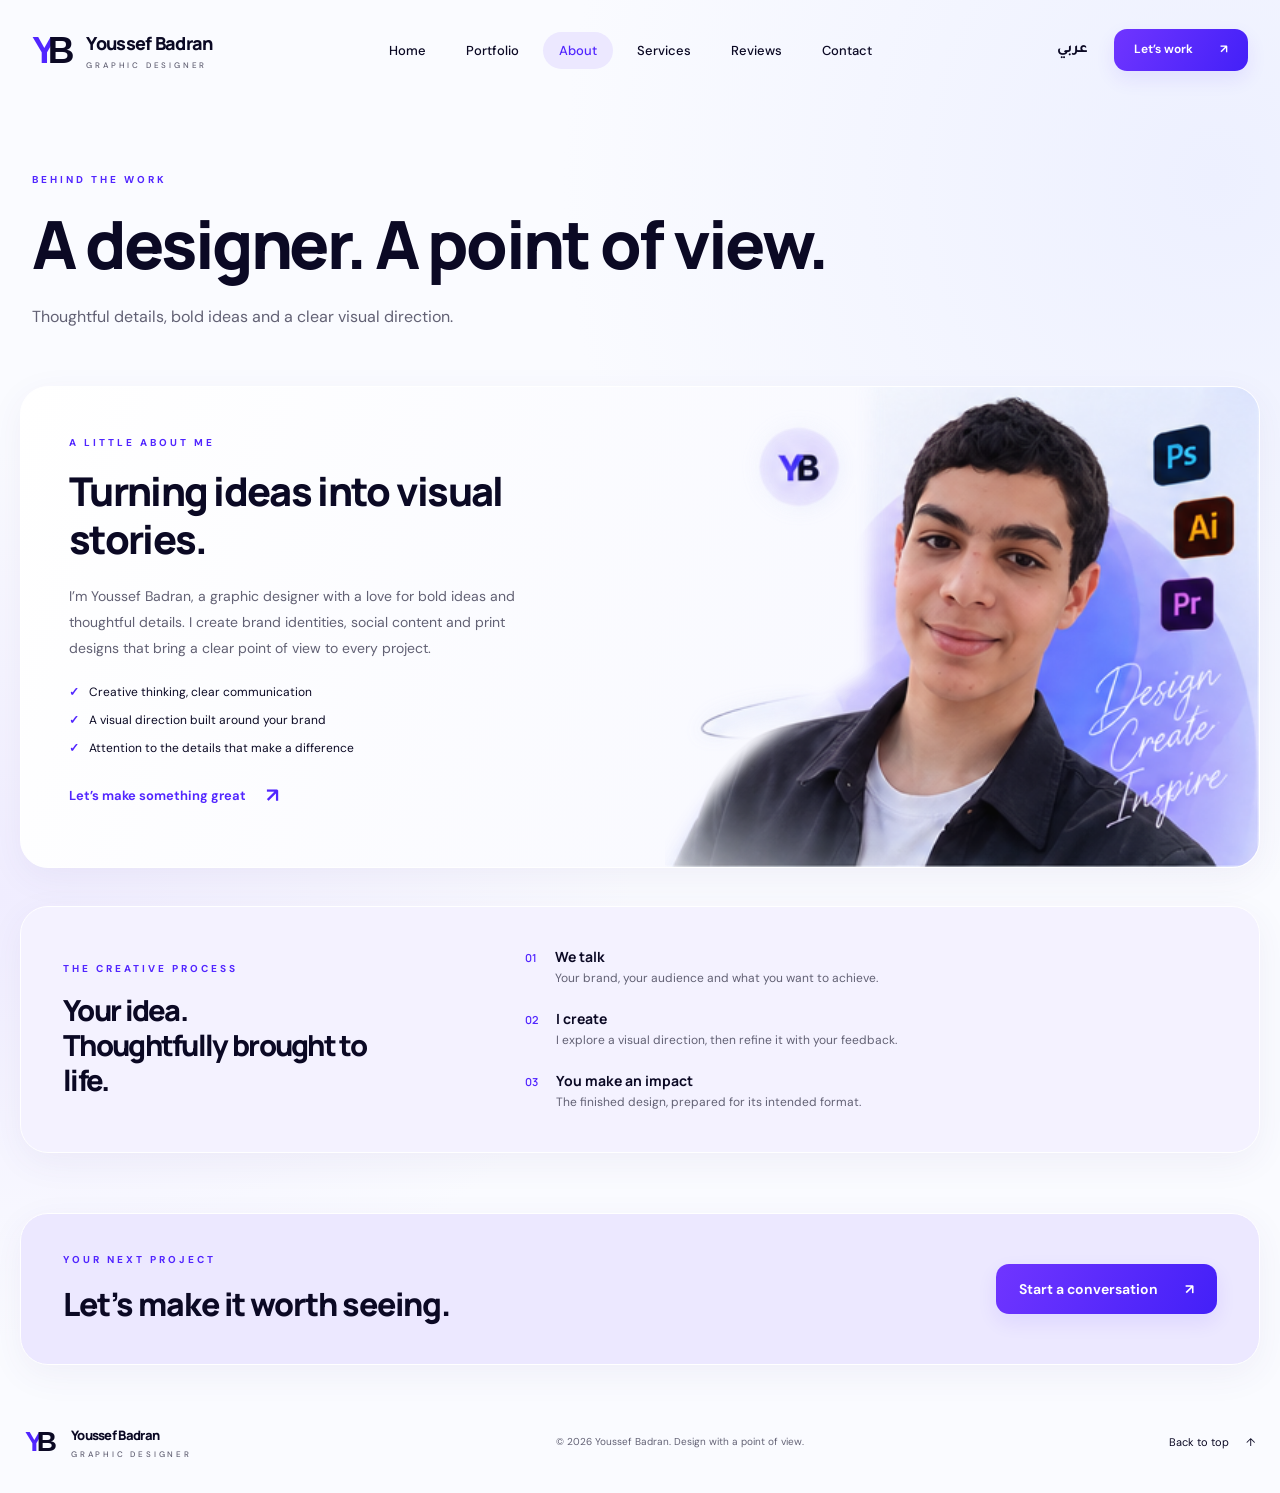
==== about.html @ 5948d935 "Expand portfolio to 21 projects with multi-page site and demo admin" ====
<!doctype html><html lang="en" dir="ltr"><head><meta charset="utf-8"><meta name="viewport" content="width=device-width,initial-scale=1"><meta name="theme-color" content="#5125ff"><title>About Youssef — Youssef Badran</title><meta name="description" content="Youssef Badran graphic design portfolio. Brand identity, campaigns, packaging and visual stories."><link rel="icon" href="favicon.svg"><link rel="stylesheet" href="styles.css?v=pages2"><link rel="stylesheet" href="pages.css?v=pages2"><script type="module" src="app.mjs?v=pages2"></script></head><body id="top" data-page="about"><a class="skip-link" href="#main" data-en="Skip to content" data-ar="انتقل للمحتوى">Skip to content</a><header class="site-header"><a class="brand" href="index.html"><span class="monogram" aria-hidden="true"><b>Y</b>B</span><span><span class="brand-name">Youssef Badran</span><span class="brand-caption" data-en="GRAPHIC DESIGNER" data-ar="مصمم جرافيك">GRAPHIC DESIGNER</span></span></a><nav class="nav" id="navigation" aria-label="Main navigation"><a href="index.html" data-page-link="home" data-en="Home" data-ar="الرئيسية">Home</a><a href="portfolio.html" data-page-link="portfolio" data-en="Portfolio" data-ar="أعمالي">Portfolio</a><a href="about.html" data-page-link="about" data-en="About" data-ar="عني">About</a><a href="services.html" data-page-link="services" data-en="Services" data-ar="خدماتي">Services</a><a href="reviews.html" data-page-link="reviews" data-en="Reviews" data-ar="التقييمات">Reviews</a><a href="contact.html" data-page-link="contact" data-en="Contact" data-ar="تواصل">Contact</a></nav><div class="header-actions"><button class="language" id="language" lang="ar">عربي</button><a class="button small header-cta" href="contact.html"><span data-en="Let’s work" data-ar="نشتغل سوا">Let’s work</span> ↗</a><button id="menu" class="menu-toggle" aria-controls="navigation" aria-expanded="false" aria-label="Open menu"><span></span><span></span></button></div></header><main id="main" class="page-main"><section class="page-intro"><p class="eyebrow" data-en="BEHIND THE WORK" data-ar="ورا كل تصميم">BEHIND THE WORK</p><h1 data-en="A designer. A point of view." data-ar="مصمم. ورؤية خاصة.">A designer. A point of view.</h1><p data-en="Thoughtful details, bold ideas and a clear visual direction." data-ar="تفاصيل مدروسة وأفكار جريئة واتجاه بصري واضح.">Thoughtful details, bold ideas and a clear visual direction.</p></section><section class="about panel" id="about" aria-labelledby="about-title"><div class="about-art"><div class="about-reference"><img src="reference.png" alt="Youssef Badran in the original About portrait, with Photoshop, Illustrator and Premiere icons" loading="lazy" width="1536" height="1024"></div></div><div class="about-copy"><p class="eyebrow" data-en="A LITTLE ABOUT ME" data-ar="تعرف عليّ">A LITTLE ABOUT ME</p><h2 id="about-title" data-en="Turning ideas into visual stories." data-ar="بحوّل الأفكار لقصص بصرية.">Turning ideas into visual stories.</h2><p data-en="I’m Youssef Badran, a graphic designer with a love for bold ideas and thoughtful details. I create brand identities, social content and print designs that bring a clear point of view to every project." data-ar="أنا يوسف بدران، جرافيك ديزاينر بحب الأفكار الجريئة والتفاصيل المدروسة. بصمم هويات بصرية ومحتوى سوشيال ميديا ومطبوعات، علشان كل مشروع يكون ليه شخصية واضحة.">I’m Youssef Badran, a graphic designer with a love for bold ideas and thoughtful details. I create brand identities, social content and print designs that bring a clear point of view to every project.</p><ul class="about-values"><li data-en="Creative thinking, clear communication" data-ar="فكر إبداعي وتواصل واضح">Creative thinking, clear communication</li><li data-en="A visual direction built around your brand" data-ar="اتجاه بصري مناسب لشخصية علامتك">A visual direction built around your brand</li><li data-en="Attention to the details that make a difference" data-ar="اهتمام بالتفاصيل اللي بتفرق">Attention to the details that make a difference</li></ul><a class="text-link" href="contact.html"><span data-en="Let’s make something great" data-ar="نعمل حاجة مميزة سوا">Let’s make something great</span><span aria-hidden="true">↗</span></a></div></section><section class="process panel" aria-labelledby="process-title"><div><p class="eyebrow" data-en="THE CREATIVE PROCESS" data-ar="رحلة التصميم">THE CREATIVE PROCESS</p><h2 id="process-title" data-en="Your idea.\nThoughtfully brought to life." data-ar="فكرتك.\nبنعملها بكل اهتمام.">Your idea.<br>Thoughtfully brought to life.</h2></div><ol><li><span>01</span><div><h3 data-en="We talk" data-ar="نتكلم">We talk</h3><p data-en="Your brand, your audience and what you want to achieve." data-ar="نفهم علامتك وجمهورك والهدف اللي عايز توصله.">Your brand, your audience and what you want to achieve.</p></div></li><li><span>02</span><div><h3 data-en="I create" data-ar="نصمم">I create</h3><p data-en="I explore a visual direction, then refine it with your feedback." data-ar="أشتغل على اتجاه بصري ونطوره سوا بملاحظاتك.">I explore a visual direction, then refine it with your feedback.</p></div></li><li><span>03</span><div><h3 data-en="You make an impact" data-ar="تطلع للنور">You make an impact</h3><p data-en="The finished design, prepared for its intended format." data-ar="تستلم التصميم النهائي متجهز للاستخدام المطلوب.">The finished design, prepared for its intended format.</p></div></li></ol></section><section class="page-callout panel"><div><p class="eyebrow" data-en="YOUR NEXT PROJECT" data-ar="مشروعك الجاي">YOUR NEXT PROJECT</p><h2 data-en="Let’s make it worth seeing." data-ar="نصمم حاجة تستحق تتشاف.">Let’s make it worth seeing.</h2></div><a class="button" href="contact.html"><span data-en="Start a conversation" data-ar="خلّينا نتكلم">Start a conversation</span> ↗</a></section></main><footer class="site-footer"><a class="brand" href="index.html"><span class="monogram" aria-hidden="true"><b>Y</b>B</span><span><span class="brand-name">Youssef Badran</span><span class="brand-caption" data-en="GRAPHIC DESIGNER" data-ar="مصمم جرافيك">GRAPHIC DESIGNER</span></span></a><p>© <span id="year">2026</span> <span class="brand-name">Youssef Badran</span>. <span data-en="Design with a point of view." data-ar="تصميم له شخصية.">Design with a point of view.</span></p><a class="back-top" href="#top"><span data-en="Back to top" data-ar="ارجع لفوق">Back to top</span> ↑</a></footer><dialog id="image-viewer" aria-labelledby="viewer-title">
  <header class="viewer-toolbar"><h2 id="viewer-title">Artwork</h2><div class="viewer-tools"><button id="viewer-zoom-out" type="button" aria-label="Zoom out">−</button><output id="viewer-zoom" aria-live="polite" aria-atomic="true">100%</output><button id="viewer-zoom-in" type="button" aria-label="Zoom in">+</button><button id="viewer-fit" class="viewer-fit" type="button">Fit</button><button id="viewer-close" class="viewer-close" type="button" aria-label="Close image" autofocus>×</button></div></header>
  <div id="viewer-stage" class="viewer-stage" tabindex="0"><div id="viewer-track" class="viewer-track"><img id="viewer-image" alt="" draggable="false"><p id="viewer-error" class="viewer-error" role="alert" hidden></p></div></div>
  <footer class="viewer-footer"><p id="viewer-hint"></p><button id="viewer-details" type="button">Project details ↗</button></footer>
</dialog><noscript><p class="noscript">Enable JavaScript to view the portfolio and editor. Contact: <a href="mailto:yousefbadran6999@gmail.com">yousefbadran6999@gmail.com</a>.</p></noscript></body></html>
---- styles.css ----
@import url('https://fonts.googleapis.com/css2?family=DM+Sans:wght@400;500;600;650;700&family=Manrope:wght@400;500;600;650;700;750;800&family=Tajawal:wght@400;500;700;800;900&display=swap');
:root{--purple:#5125ff;--ink:#0b0924;--muted:#626174;--paper:#fafbff;--line:#e9e8f2;--lavender:#ece8ff;--radius:28px;--display:'Manrope','Tajawal',sans-serif;--body:'DM Sans','Tajawal',sans-serif;--shadow:0 10px 35px #493a9010}
*{box-sizing:border-box}html{scroll-behavior:smooth;scroll-padding-top:110px}body{margin:0;background:var(--paper);background-image:radial-gradient(ellipse at 95% 12%,#edf0ff 0,transparent 38%),radial-gradient(ellipse at 0% 60%,#f0edff 0,transparent 35%);color:var(--ink);font-family:var(--body);font-size:15px;-webkit-font-smoothing:antialiased}a{color:inherit;text-decoration:none}button,input,textarea,select{font:inherit}button,a,input,textarea,select{-webkit-tap-highlight-color:transparent}button{cursor:pointer}button:disabled{cursor:default}button:focus-visible,a:focus-visible,input:focus-visible,textarea:focus-visible,select:focus-visible{outline:3px solid #8d72ff;outline-offset:5px}button{color:inherit}img{display:block}h1,h2,h3,p{margin:0}h1,h2,h3{font-family:var(--display)}h2{font-weight:800;font-size:clamp(29px,3.1vw,42px);line-height:1.22;letter-spacing:-1.7px}p{line-height:1.65}main,footer,.site-header{width:min(1280px,calc(100% - 64px));margin-inline:auto}.site-header{height:100px;display:flex;align-items:center;justify-content:space-between;gap:28px;position:relative;z-index:10}.brand{display:flex;align-items:center;gap:12px;white-space:nowrap;font-family:var(--display);font-weight:800;font-size:18px;letter-spacing:-.7px}.monogram{font-family:Arial,sans-serif;font-weight:900;font-size:37px;letter-spacing:-9px;display:inline-block;padding-right:9px;line-height:1;direction:ltr}.monogram b{color:var(--purple)}.brand-caption{display:block;font:500 8px var(--body);letter-spacing:2.8px;margin-top:5px;color:var(--muted)}.nav{display:flex;align-items:center;gap:8px}.nav a{font-size:13px;padding:10px 16px;border-radius:24px;font-weight:500;transition:background .2s,color .2s}.nav a:hover,.nav a.active{background:var(--lavender);color:var(--purple)}.header-actions{display:flex;align-items:center;gap:18px}.language{border:0;background:none;font-weight:700;font-family:'Tajawal',sans-serif;padding:8px}.button{border:0;background:linear-gradient(120deg,#7035ff,#4320f8);color:white;display:inline-flex;justify-content:center;align-items:center;gap:27px;padding:16px 23px;border-radius:13px;font-size:14px;font-weight:650;box-shadow:0 8px 20px #5125ff17;line-height:1.3;transition:transform .2s,box-shadow .2s}.button:hover{transform:translateY(-3px);box-shadow:0 10px 24px #5125ff30}.button>span:last-child:not(:first-child){font-size:21px;line-height:1}.button.small{padding:13px 20px;font-size:12px}.button.secondary{color:var(--ink);background:#fff;border:1px solid var(--line);box-shadow:none}.menu-toggle{display:none}.panel{background:#ffffffbd;border:1px solid #fff;border-radius:var(--radius);box-shadow:var(--shadow);overflow:hidden}.hero{min-height:625px;position:relative;display:grid;grid-template-columns:53% 47%;background:radial-gradient(ellipse at 80% 40%,#e3dcff 0,transparent 50%),linear-gradient(110deg,#fff,#f6f8ff);padding:58px 56px 80px}.hero-copy{position:relative;z-index:3}.eyebrow{color:var(--purple);font-size:10px;font-weight:700;letter-spacing:3px;line-height:1.5;margin-bottom:17px;display:flex;align-items:center;gap:9px}.tiny-dot{width:6px;height:6px;border-radius:50%;background:var(--purple)}h1{font-size:clamp(48px,5.5vw,76px);letter-spacing:-4.6px;line-height:1.05;font-weight:800}h1>span,h1>strong{display:block}h1 strong{font-size:1.34em;letter-spacing:-6px;color:var(--purple);font-weight:800;margin-bottom:10px}.hero-ending{font-size:.49em;letter-spacing:-1.7px;line-height:1.2;white-space:nowrap}.hero-description{color:var(--muted);max-width:420px;margin:23px 0 27px;font-size:15px}.hero-actions{display:flex;gap:12px}.hero-specialties{display:flex;align-items:center;gap:12px;font-size:11px;color:var(--muted);margin-top:30px}.hero-specialties i{width:3px;height:3px;border-radius:50%;background:#a195cb}.hero-art{position:absolute;right:5px;bottom:0;width:49%;height:560px;direction:ltr;isolation:isolate}.hero-art:before{content:'';position:absolute;width:480px;height:480px;max-width:100%;right:-15px;top:10px;border-radius:50%;background:linear-gradient(150deg,#e8b7ff,#aac8ff 60%,#d9c7ff);opacity:.7;z-index:-2}.portrait-window{position:absolute;overflow:hidden;width:83%;aspect-ratio:320/430;right:0;bottom:0;mask-image:linear-gradient(to right,transparent,#000 13%),linear-gradient(to top,transparent,#000 14%);mask-composite:intersect}.portrait-window img{position:absolute;width:480%;max-width:none;height:auto;left:-170.9375%;top:-11.86%}.floating-label{position:absolute;z-index:3;background:#ffffffed;border:1px solid white;padding:16px 18px;display:flex;gap:11px;align-items:center;box-shadow:0 10px 30px #43379112;border-radius:17px}.floating-label b{display:block;font-size:12px}.floating-label small{font-size:9px;color:var(--muted);display:block;margin-top:4px}.label-icon{display:grid;place-items:center;width:35px;height:35px;border-radius:10px;color:var(--purple);background:var(--lavender);font-size:25px}.label-brand{left:0;top:41px;transform:rotate(-9deg)}.label-social{right:15px;bottom:107px;transform:rotate(8deg)}.art-orbit{position:absolute;z-index:-1;width:570px;height:155px;border:1px solid #7d6efa;border-radius:50%;top:190px;right:-45px;transform:rotate(-38deg)}.orbit-two{width:410px;height:410px;top:38px;right:20px;transform:rotate(25deg);border-color:#ffffff80}.art-caption{position:absolute;left:16px;bottom:100px;font-family:var(--display);font-size:19px;font-weight:600;letter-spacing:-.7px;transform:rotate(-7deg);color:#3a2186}.mini-star{font-size:40px;display:block;line-height:1.3}.scroll-link{position:absolute;left:56px;bottom:27px;display:flex;gap:12px;align-items:center;color:var(--muted);font-size:8px;letter-spacing:1.6px;z-index:4}.mouse-icon{height:22px;width:14px;border:1px solid #92899f;border-radius:10px;position:relative}.mouse-icon:before{content:'';position:absolute;top:4px;left:5px;width:2px;height:5px;border-radius:2px;background:var(--purple)}section{scroll-margin-top:24px}.work-section,.services-section{padding:76px 20px 65px}.section-heading{display:flex;justify-content:space-between;align-items:flex-end;gap:30px;margin-bottom:32px}.section-heading .eyebrow{margin-bottom:10px}.section-aside{color:var(--muted);font-size:13px;text-align:end;white-space:pre-line}.work-toolbar{display:flex;justify-content:space-between;align-items:center;margin-bottom:24px;gap:20px}.filters{display:flex;gap:8px;flex-wrap:wrap}.filter{border:1px solid transparent;padding:10px 19px;border-radius:24px;background:transparent;font-size:12px;font-weight:500;transition:.2s}.filter:hover{background:#ece8ff}.filter[aria-pressed=true]{background:var(--purple);color:white;box-shadow:0 6px 15px #5125ff20}.work-count{font-size:11px;color:var(--muted);white-space:nowrap}.projects-grid{display:grid;grid-template-columns:repeat(3,minmax(0,1fr));gap:29px 23px}.project-card{text-align:start;border:0;padding:0;background:none;display:block;width:100%;border-radius:16px}.project-card:hover .project-art{transform:translateY(-4px);box-shadow:0 15px 30px #29145320}.project-art{overflow:hidden;position:relative;border-radius:16px;transition:transform .3s,box-shadow .3s;background:#edeaf7}.crop-image{position:absolute;max-width:none;height:auto}.project-overlay{position:absolute;inset:0;background:linear-gradient(transparent,#10052f70);opacity:0;transition:opacity .2s}.project-overlay:after{content:'↗';position:absolute;right:17px;bottom:17px;background:#fff;color:var(--ink);width:36px;height:36px;display:grid;place-items:center;border-radius:50%;font-size:20px}.project-card:hover .project-overlay,.project-card:focus-visible .project-overlay{opacity:1}.project-info{display:flex;align-items:center;justify-content:space-between;padding:14px 2px 0;gap:8px}.project-info h3{font-size:13px;font-weight:750;letter-spacing:-.2px}.project-info span{font-size:9px;text-transform:uppercase;letter-spacing:.7px;color:var(--muted);white-space:nowrap}.work-note{font-size:11px;color:var(--muted);margin-top:28px;text-align:center}.about{display:grid;grid-template-columns:46% 54%;min-height:475px;background:linear-gradient(125deg,#eeebff,#fff 56%)}.about-art{position:relative;direction:ltr;overflow:hidden}.about-crop{position:absolute;width:87%;aspect-ratio:320/430;bottom:-25px;left:7%;overflow:hidden;mask-image:linear-gradient(to right,transparent,#000 10%,#000 90%,transparent),linear-gradient(to top,transparent,#000 14%);mask-composite:intersect}.about-crop img{width:480%;max-width:none;height:auto;position:absolute;left:-170.9375%;top:-11.86%}.about-tag{position:absolute;bottom:28px;left:28px;display:flex;align-items:center;gap:16px;border-radius:13px;padding:15px 21px;background:#fffffff0;box-shadow:var(--shadow)}.about-tag>span:last-child{font-size:8px;line-height:1.7;letter-spacing:2px;white-space:pre-line}.about-copy{padding:50px 55px 50px 25px}.about-copy>p:not(.eyebrow){font-size:14px;color:var(--muted);margin-top:20px;line-height:1.85;max-width:480px}.about-values{padding:0;list-style:none;margin:23px 0 26px;display:grid;gap:12px;font-size:12px}.about-values li:before{content:'✓';font-weight:800;color:var(--purple);display:inline-block;margin-inline-end:10px}.text-link{display:inline-flex;align-items:center;gap:20px;color:var(--purple);font-weight:650;font-size:13px}.text-link>span:last-child{font-size:20px}.text-link:hover{text-decoration:underline}.services-grid{display:grid;grid-template-columns:repeat(4,minmax(0,1fr));gap:15px}.service-card{border:1px solid #fff;box-shadow:var(--shadow);border-radius:20px;padding:27px 24px;background:#fff;display:flex;flex-direction:column;align-items:flex-start;transition:transform .2s}.service-card:hover{transform:translateY(-5px)}.service-icon{width:48px;height:48px;border-radius:14px;display:grid;place-items:center;margin-bottom:24px;box-shadow:inset 0 1px 2px #ffffff90}.service-icon svg{width:24px;height:24px;stroke:currentColor;stroke-width:1.6;fill:none;stroke-linecap:round;stroke-linejoin:round}.service-card:nth-child(1) .service-icon{background:linear-gradient(#a36cff,#6230ff);color:white}.service-card:nth-child(2) .service-icon{background:linear-gradient(#7bccff,#2297fc);color:#083a77}.service-card:nth-child(3) .service-icon{background:linear-gradient(#ff96e6,#fb40b9);color:#6c0750}.service-card:nth-child(4) .service-icon{background:linear-gradient(#ffdc96,#ffb626);color:#694400}.service-card h3{font-size:16px;font-weight:800;letter-spacing:-.5px;margin-bottom:10px}.service-card p{font-size:12px;color:var(--muted);line-height:1.75;flex:1}.service-card a{margin-top:24px;font-size:11px;color:var(--purple);display:flex;gap:10px;align-items:center}.service-card a:hover{text-decoration:underline}.process{padding:40px 42px;display:grid;grid-template-columns:40% 60%;align-items:center;background:#f4f2ff}.process h2{font-size:29px;white-space:pre-line;max-width:340px}.process ol{list-style:none;padding:0;margin:0;display:grid;gap:20px}.process li{display:flex;gap:18px}.process li>span{font:600 11px var(--display);color:var(--purple);padding-top:3px}.process h3{font-size:14px;margin-bottom:3px}.process li p{font-size:12px;color:var(--muted)}.contact{margin-top:65px;padding:50px;display:grid;grid-template-columns:1fr 1fr;gap:55px;background:radial-gradient(ellipse at 0 90%,#e8e3ff,transparent 55%),#ffffffc9}.contact h2{font-size:44px;line-height:1.2;letter-spacing:-2px}.contact h2 em{font-style:normal;color:var(--purple)}.contact-copy>p:not(.eyebrow):not(.contact-signature){color:var(--muted);font-size:14px;max-width:400px;margin-top:20px}.contact-detail{display:flex;gap:13px;align-items:center;margin-top:25px;width:fit-content}.contact-detail:hover b{color:var(--purple)}.contact-icon{width:37px;height:37px;display:grid;place-items:center;border-radius:11px;background:#e1ddff;color:var(--purple);font-size:25px}.contact-detail small{display:block;font-size:8px;letter-spacing:1.5px;color:var(--muted);margin-bottom:5px}.contact-detail b{display:block;font-size:13px;font-weight:600}.whatsapp-icon{background:#ddf3e8;color:#157a49}.contact-signature{font-size:12px;margin-top:45px!important;color:var(--muted)}.contact-signature span{color:var(--purple)}form{background:#fff;border:1px solid var(--line);border-radius:20px;padding:27px}.form-top{display:flex;align-items:center;justify-content:space-between;margin-bottom:25px;gap:10px}.form-top h3{font-size:16px;letter-spacing:-.5px}.form-top>span{color:var(--purple);font-size:26px}label{display:grid;gap:8px;font-size:11px;font-weight:600;margin-bottom:17px;min-width:0}.form-row{display:grid;grid-template-columns:1fr 1fr;gap:14px}input,textarea,select{width:100%;min-width:0;background:#f8f8fc;border:1px solid #eeedf5;border-radius:9px;color:var(--ink);padding:12px;font-size:12px;line-height:1.4;transition:border-color .2s}input:focus,textarea:focus,select:focus{border-color:var(--purple)}textarea{resize:vertical;min-height:100px}.send-actions{display:flex;gap:10px}.send-actions .button{font-size:11px;gap:15px;padding:14px 17px}.send-actions .button:first-child{flex:1}.form-note{font-size:9px;color:var(--muted);line-height:1.6;margin-top:13px}#form-status{font-size:11px;color:var(--purple);margin-top:8px}#form-status:empty{display:none}footer{padding:36px 5px 34px;display:flex;align-items:center;justify-content:space-between;gap:20px}footer .brand{font-size:13px}footer .monogram{font-size:28px;letter-spacing:-7px}footer p{font-size:10px;color:var(--muted)}.back-top{font-size:11px;display:flex;gap:17px}.back-top:hover{color:var(--purple)}.skip-link{position:fixed;top:-100px;left:20px;z-index:100;background:white;color:var(--purple);padding:15px;border-radius:10px}.skip-link:focus{top:10px}dialog{padding:20px;border:1px solid white;background:var(--paper);border-radius:24px;width:min(760px,calc(100% - 28px));max-height:90dvh;overflow-y:auto;color:var(--ink);box-shadow:0 25px 100px #16093244}dialog::backdrop{background:#0b0924a6;backdrop-filter:blur(8px)}.dialog-header{display:flex;align-items:center;justify-content:space-between;margin-bottom:15px}.dialog-header .eyebrow{margin:0}.icon-button{border:1px solid var(--line);background:white;width:38px;height:38px;border-radius:50%;font-size:25px}.icon-button:hover{background:var(--lavender)}.dialog-copy{padding:25px 8px 8px}.dialog-copy h2{font-size:27px;letter-spacing:-.9px}.dialog-copy>p{font-size:14px;color:var(--muted);margin-top:12px}.dialog-copy .dialog-note{font-size:10px;margin-top:12px;color:#726689}.dialog-copy .button{margin-top:25px}.noscript{text-align:center;background:#fff;padding:20px}html[dir=rtl]{--display:'Tajawal',sans-serif;--body:'Tajawal',sans-serif}html[dir=rtl] h1,html[dir=rtl] h1 strong,html[dir=rtl] h2,html[dir=rtl] h3{letter-spacing:0}html[dir=rtl] h1{font-size:65px;line-height:1.2}html[dir=rtl] h1 strong{font-size:1.18em}html[dir=rtl] .hero-ending{font-size:.7em}html[dir=rtl] .eyebrow{letter-spacing:1px}html[dir=rtl] .hero-art{right:auto;left:5px}html[dir=rtl] .hero{grid-template-columns:53% 47%}html[dir=rtl] .about-copy{padding:50px 25px 50px 55px}html[dir=rtl] .scroll-link{left:auto;right:56px}html[dir=rtl] .floating-label{direction:rtl}html[dir=rtl] .language{font-family:var(--display)}html[dir=rtl] .form-note{font-size:11px}html[dir=rtl] .brand{direction:ltr}html[dir=rtl] .hero-description{font-size:17px}
@media(min-width:1550px){.hero{min-height:645px}.hero-art{height:580px}}
@media(max-width:1120px){main,footer,.site-header{width:calc(100% - 40px)}.nav{gap:0}.nav a{padding:10px 11px;font-size:12px}.site-header{gap:15px}.header-actions{gap:10px}.brand{font-size:16px}.hero{padding:50px 35px 75px;min-height:565px}.hero-art{height:490px;width:48%}.hero-specialties{font-size:10px;gap:9px}.hero-description{max-width:340px;font-size:14px}.hero h1{font-size:60px}.hero-ending{font-size:.46em}.scroll-link{left:35px}.label-brand{left:-10px;top:50px}.label-social{right:10px;bottom:90px}.floating-label{padding:12px}.art-caption{left:0;bottom:60px}.about-copy{padding:40px 35px 40px 15px}.service-card{padding:23px 18px}.service-card h3{font-size:14px}.contact{padding:35px;gap:30px}.contact h2{font-size:37px}.project-info{align-items:flex-start;flex-direction:column;gap:5px}.process h2{font-size:26px}html[dir=rtl] h1{font-size:56px}html[dir=rtl] .hero-description{font-size:15px}}
@media(max-width:850px){.site-header{height:83px}.header-cta{display:none}.nav{gap:0}.nav a{font-size:11px;padding:9px}.hero{min-height:530px;padding:40px 30px 70px}.hero h1{font-size:52px}.hero-ending{white-space:normal;max-width:280px;font-size:.55em}.hero-art{height:440px;width:49%}.hero-description{max-width:300px;font-size:13px}.hero-actions .button{font-size:12px;padding:14px 17px;gap:15px}.hero-specialties{flex-wrap:wrap;max-width:250px;line-height:1.6;gap:6px}.floating-label small{display:none}.floating-label b{font-size:10px}.label-icon{width:27px;height:27px;font-size:20px}.label-brand{left:-5px;top:40px}.label-social{right:5px;bottom:60px}.art-caption{font-size:15px;left:0;bottom:40px}.mini-star{font-size:28px}.work-section,.services-section{padding:56px 5px}.section-aside{font-size:11px}.projects-grid{gap:24px 16px}.project-info h3{font-size:11px}.filter{padding:9px 14px;font-size:11px}.about{grid-template-columns:43% 57%;min-height:430px}.about-copy{padding:35px 25px 35px 12px}.about-copy h2{font-size:29px}.about-copy>p:not(.eyebrow){font-size:12px}.about-values{font-size:11px}.about-crop{width:110%;left:-5%}.about-tag{left:15px;bottom:20px;padding:12px}.services-grid{grid-template-columns:repeat(2,minmax(0,1fr))}.service-card{padding:25px}.service-icon{margin-bottom:17px}.service-card h3{font-size:17px}.service-card p{font-size:13px}.process{padding:30px;gap:25px}.process h2{font-size:25px}.process li p{font-size:11px}.contact{padding:30px;gap:25px}.contact h2{font-size:31px}.contact-copy>p:not(.eyebrow):not(.contact-signature){font-size:12px}.contact-detail b{font-size:11px}form{padding:20px}.form-row{grid-template-columns:1fr;gap:0}.send-actions{flex-direction:column}.form-top h3{font-size:15px}.contact-signature{margin-top:30px!important;font-size:11px}.contact-icon{width:30px;height:30px}.contact-detail{gap:8px}footer .brand>span:last-child{display:none}html[dir=rtl] h1{font-size:49px}html[dir=rtl] .hero-ending{font-size:.7em}html[dir=rtl] .about-copy{padding:35px 12px 35px 25px}}
@media(max-width:620px){:root{--radius:22px}main,footer,.site-header{width:calc(100% - 28px)}.site-header{height:78px;gap:10px}.brand{font-size:15px}.brand-caption{font-size:7px;letter-spacing:2px}.monogram{font-size:34px}.header-actions{gap:12px}.language{font-size:13px}.menu-toggle{display:flex;flex-direction:column;gap:5px;width:35px;height:35px;border:1px solid var(--line);border-radius:9px;background:white;justify-content:center;align-items:center}.menu-toggle span{width:15px;height:1.5px;background:var(--ink);transition:transform .2s}.menu-toggle[aria-expanded=true] span:first-child{transform:translateY(3.25px) rotate(45deg)}.menu-toggle[aria-expanded=true] span:last-child{transform:translateY(-3.25px) rotate(-45deg)}.nav{position:absolute;top:70px;left:0;right:0;display:none;padding:12px;border:1px solid var(--line);background:#fff;box-shadow:var(--shadow);border-radius:16px}.nav.open{display:grid;grid-template-columns:1fr 1fr}.nav a{font-size:13px;padding:14px}.hero{display:flex;flex-direction:column;padding:35px 25px 0;min-height:0;overflow:hidden}.eyebrow{font-size:9px;letter-spacing:2.3px;margin-bottom:18px}.hero h1{font-size:55px;letter-spacing:-3.7px}.hero h1 strong{letter-spacing:-4px;font-size:1.3em;margin-bottom:10px}.hero-ending{font-size:.49em;max-width:none;white-space:nowrap;letter-spacing:-1.2px}.hero-description{max-width:100%;font-size:13px;margin:20px 0 22px;line-height:1.7}.hero-actions .button{padding:14px 18px;font-size:12px}.hero-specialties{max-width:none;font-size:9px;gap:9px;margin-top:25px}.hero-art{position:relative;width:calc(100% + 50px);right:auto;height:auto;aspect-ratio:1.08;margin:30px -25px 0;bottom:auto;flex-shrink:0}.portrait-window{width:68%;right:11%;bottom:-17%;}.hero-art:before{width:88%;height:95%;right:4%;top:2%}.floating-label{padding:12px;gap:8px;border-radius:12px}.label-brand{left:18px;top:25px}.label-social{right:15px;bottom:95px}.art-caption{left:24px;bottom:37px}.art-orbit{width:450px;max-width:120%;height:110px;top:140px;right:-30px}.orbit-two{width:75%;height:80%;right:12%;top:2%}.scroll-link{display:none}.section-heading{margin-bottom:24px;display:block}.section-heading .section-aside{display:none}h2{font-size:29px;letter-spacing:-1px}.work-section,.services-section{padding:48px 4px}.work-toolbar{display:block;margin-bottom:22px}.filters{flex-wrap:nowrap;gap:5px;overflow-x:auto;padding-bottom:8px;scrollbar-width:thin}.filter{padding:9px 13px;white-space:nowrap;font-size:10px}.work-count{display:block;font-size:10px;margin-top:8px}.projects-grid{grid-template-columns:repeat(2,minmax(0,1fr));gap:22px 12px}.project-art{border-radius:11px}.project-info{padding-top:10px;gap:5px}.project-info h3{font-size:10px;line-height:1.5;font-weight:800}.project-info span{font-size:8px;letter-spacing:.3px}.work-note{font-size:10px;text-align:start;margin-top:24px}.about{display:flex;flex-direction:column-reverse}.about-copy{padding:31px 25px 5px}.about-copy h2{font-size:30px}.about-copy>p:not(.eyebrow){font-size:13px;margin-top:17px}.about-values{font-size:11px;line-height:1.6;gap:8px}.about-art{height:340px;width:100%;margin-top:15px}.about-crop{width:65%;left:18%;bottom:-20%;}.about-tag{bottom:20px;left:20px}.services-section .section-heading .text-link{margin-top:16px;font-size:11px}.services-grid{gap:12px}.service-card{padding:20px 15px;border-radius:17px}.service-icon{width:39px;height:39px;border-radius:11px;margin-bottom:20px}.service-card h3{font-size:14px;line-height:1.4;letter-spacing:-.6px}.service-card p{font-size:11px;line-height:1.7}.service-card a{font-size:10px;margin-top:19px;gap:8px}.process{display:block;padding:29px 25px}.process h2{font-size:28px;max-width:none}.process ol{margin-top:29px;gap:22px}.process li p{font-size:12px}.process li h3{font-size:14px}.contact{display:block;margin-top:45px;padding:29px 22px}.contact h2{font-size:37px;letter-spacing:-1.5px}.contact-copy>p:not(.eyebrow):not(.contact-signature){font-size:13px}.contact-detail b{font-size:13px}.contact-detail{gap:12px}.contact-icon{width:36px;height:36px}.contact-signature{margin-top:28px!important}.contact form{margin-top:29px;padding:21px 17px}.form-row{grid-template-columns:1fr 1fr;gap:10px}.send-actions{flex-direction:row}.send-actions .button{font-size:10px;padding:14px 12px;gap:10px}footer{flex-wrap:wrap;padding:29px 4px;gap:20px}footer .brand>span:last-child{display:block;font-size:12px}footer p{order:3;width:100%;font-size:9px;text-align:center}.back-top{font-size:10px;gap:8px}.dialog-copy{padding:20px 0 0}.dialog-copy h2{font-size:23px}.dialog-copy>p{font-size:12px}.dialog-copy .button{font-size:12px}.dialog-header .eyebrow{font-size:9px;letter-spacing:1.5px}html[dir=rtl] h1{font-size:51px;line-height:1.2}html[dir=rtl] .hero-ending{font-size:.62em}html[dir=rtl] .hero-art{left:auto;right:auto}html[dir=rtl] .about-copy{padding:31px 25px 5px}html[dir=rtl] .hero-description{font-size:15px}html[dir=rtl] .hero-specialties{font-size:10px}html[dir=rtl] .project-info h3{font-size:12px}html[dir=rtl] .service-card p{font-size:13px}html[dir=rtl] .filter{font-size:12px}}
@media(max-width:360px){.hero{padding-inline:20px}.hero h1{font-size:49px}.hero-ending{font-size:.47em}.hero-specialties{font-size:8px;gap:6px}.hero-art{width:calc(100% + 40px);margin-inline:-20px}.hero-actions .button{padding:13px 14px}.contact{padding-inline:18px}.contact-detail b{font-size:11px}.form-row{grid-template-columns:1fr;gap:0}.send-actions{flex-direction:column}html[dir=rtl] h1{font-size:45px}}
@media(prefers-reduced-motion:reduce){html{scroll-behavior:auto}*,*:before,*:after{transition:none!important;animation:none!important}}

@media(min-width:621px){.portrait-window{width:auto;height:97%;aspect-ratio:320/430}.about-crop{width:auto;height:100%;aspect-ratio:320/430;bottom:0;left:7%}}
@media(max-width:620px){.about-crop{width:75%;left:12.5%;bottom:-10%}}

/* Preserve the supplied hero composition: portrait, shoulder, signature and original labels. */
.hero-art.reference-art{height:calc(100% - 30px);width:auto;aspect-ratio:473/427;right:0;bottom:0;isolation:auto;pointer-events:none}
.hero-art.reference-art::before{display:none}
.reference-window{position:absolute;inset:0;overflow:hidden;mask-image:url("data:image/svg+xml,%3Csvg%20xmlns%3D%22http%3A%2F%2Fwww.w3.org%2F2000%2Fsvg%22%20width%3D%22473%22%20height%3D%22427%22%20viewBox%3D%220%200%20473%20427%22%3E%3Cdefs%3E%3Cfilter%20id%3D%22blend%22%20x%3D%22-50%25%22%20y%3D%22-30%25%22%20width%3D%22200%25%22%20height%3D%22160%25%22%3E%3CfeGaussianBlur%20stdDeviation%3D%2219%22%2F%3E%3C%2Ffilter%3E%3Cfilter%20id%3D%22card%22%20x%3D%22-25%25%22%20y%3D%22-25%25%22%20width%3D%22150%25%22%20height%3D%22150%25%22%3E%3CfeGaussianBlur%20stdDeviation%3D%222%22%2F%3E%3C%2Ffilter%3E%3Cfilter%20id%3D%22orbit%22%20x%3D%22-30%25%22%20y%3D%22-30%25%22%20width%3D%22160%25%22%20height%3D%22160%25%22%3E%3CfeGaussianBlur%20stdDeviation%3D%227%22%2F%3E%3C%2Ffilter%3E%3Cmask%20id%3D%22clean%22%20maskUnits%3D%22userSpaceOnUse%22%20x%3D%22-30%22%20y%3D%22-30%22%20width%3D%22560%22%20height%3D%22520%22%3E%3Crect%20x%3D%22-30%22%20y%3D%22-30%22%20width%3D%22560%22%20height%3D%22520%22%20fill%3D%22white%22%2F%3E%3Crect%20x%3D%22-25%22%20y%3D%22346%22%20width%3D%22102%22%20height%3D%2244%22%20rx%3D%2212%22%20fill%3D%22black%22%20filter%3D%22url(%23card)%22%2F%3E%3C%2Fmask%3E%3C%2Fdefs%3E%3Cg%20mask%3D%22url(%23clean)%22%3E%3Cpath%20d%3D%22M130%20-60H540V490H-70C-70%20412%20130%20380%20130%20318Z%22%20fill%3D%22white%22%20filter%3D%22url(%23blend)%22%2F%3E%3Crect%20x%3D%2232%22%20y%3D%2225%22%20width%3D%22116%22%20height%3D%2267%22%20rx%3D%2215%22%20transform%3D%22rotate(-12%2090%2058)%22%20fill%3D%22white%22%20filter%3D%22url(%23card)%22%2F%3E%3Crect%20x%3D%2259%22%20y%3D%22257%22%20width%3D%22121%22%20height%3D%2265%22%20rx%3D%2214%22%20transform%3D%22rotate(11%20119%20289)%22%20fill%3D%22white%22%20filter%3D%22url(%23card)%22%2F%3E%3Cpath%20d%3D%22M-4%20322C-10%20304%2030%20273%2059%20254L73%20273C45%20292%2017%20316%2024%20324C41%20330%2066%20319%2090%20307L99%20323C59%20343%208%20350%20-4%20322Z%22%20fill%3D%22white%22%20filter%3D%22url(%23orbit)%22%2F%3E%3C%2Fg%3E%3C%2Fsvg%3E");mask-size:100% 100%;mask-repeat:no-repeat}
.reference-window img{position:absolute;width:324.735729%;height:auto;max-width:none;left:-83.509514%;top:-12.646370%}
html[dir=rtl] .hero-art.reference-art{right:auto;left:0}
@media(min-width:621px) and (max-width:850px){.hero-art.reference-art{height:auto;width:54%;aspect-ratio:473/427}}
@media(max-width:620px){.hero-art.reference-art{position:relative;width:calc(100% + 50px);height:auto;aspect-ratio:473/427;margin:24px -25px 0;right:auto;left:auto;bottom:auto}.reference-window{inset:0}html[dir=rtl] .hero-art.reference-art{left:auto;right:auto}}
@media(max-width:360px){.hero-art.reference-art{width:calc(100% + 40px);margin-inline:-20px}}

/* About uses its own original reference artwork, not the hero portrait. */
.about{grid-template-columns:52% 48%;background:linear-gradient(110deg,#fff,#f5f6ff)}
.about-art{order:2;display:flex;align-items:flex-end;overflow:hidden}
.about-copy{order:1;padding:48px 28px 48px 48px}
.about-reference{position:relative;flex:none;width:100%;aspect-ratio:406/328;overflow:hidden;mask-image:url("data:image/svg+xml,%3Csvg%20xmlns%3D%22http%3A%2F%2Fwww.w3.org%2F2000%2Fsvg%22%20width%3D%22406%22%20height%3D%22328%22%20viewBox%3D%220%200%20406%20328%22%3E%3Cdefs%3E%3Cfilter%20id%3D%22edge%22%20x%3D%22-25%25%22%20y%3D%22-25%25%22%20width%3D%22150%25%22%20height%3D%22150%25%22%3E%3CfeGaussianBlur%20stdDeviation%3D%225%22%2F%3E%3C%2Ffilter%3E%3C%2Fdefs%3E%3Cpath%20d%3D%22M140%20-30H440V370H-20L12%20310Q45%20258%2085%20231Q110%20216%20140%20196Z%22%20fill%3D%22white%22%20filter%3D%22url(%23edge)%22%2F%3E%3Ccircle%20cx%3D%2292%22%20cy%3D%2255%22%20r%3D%2230%22%20fill%3D%22white%22%20filter%3D%22url(%23edge)%22%2F%3E%3Cpath%20d%3D%22M30%20224Q52%20214%2095%20211L110%20224Q58%20225%2036%20241L22%20237Z%22%20fill%3D%22white%22%20filter%3D%22url(%23edge)%22%2F%3E%3C%2Fsvg%3E");mask-size:100% 100%;mask-repeat:no-repeat}
.about-reference img{position:absolute;width:378.325123%;max-width:none;height:auto;left:-273.891626%;top:-2.439024%}
html[dir=rtl] .about-copy{padding:48px 48px 48px 28px}
@media(min-width:621px) and (max-width:850px){.about-copy{padding:32px 15px 32px 28px}html[dir=rtl] .about-copy{padding:32px 28px 32px 15px}}
@media(max-width:620px){.about{display:flex;flex-direction:column}.about-copy,html[dir=rtl] .about-copy{order:0;padding:31px 25px 12px}.about-art{order:1;height:auto;width:100%;margin-top:0}.about-reference{width:100%}}
/* Motion follows the reading order and never changes the reference artwork. */
:root{--motion-ease:cubic-bezier(.22,1,.36,1)}
.scroll-progress{position:fixed;inset:0 0 auto;height:3px;background:linear-gradient(90deg,#a57aff,#5125ff);transform:scaleX(0);transform-origin:left;z-index:100;pointer-events:none}
html[dir=rtl] .scroll-progress{transform-origin:right}
.button{transition:transform .35s var(--motion-ease),box-shadow .35s var(--motion-ease),background .25s}
.button>span:last-child:not(:first-child),.text-link>span:last-child,.service-card a>span:last-child{display:inline-block;transition:transform .35s var(--motion-ease)}
.button:active{transform:translateY(0) scale(.97);box-shadow:0 3px 10px #5125ff18}
.filter{transition:background .25s,color .25s,box-shadow .25s,transform .25s var(--motion-ease)}
.filter:active{transform:scale(.94)}
.project-art{transform:perspective(900px) rotateX(0) rotateY(0);transition:transform .45s var(--motion-ease),box-shadow .45s var(--motion-ease)}
.project-overlay{transition:opacity .35s}
.project-overlay:after{transform:translateY(8px) rotate(-15deg);transition:transform .4s var(--motion-ease)}
.project-card:hover .project-overlay:after,.project-card:focus-visible .project-overlay:after{transform:translateY(0) rotate(0)}
.service-card{transition:transform .4s var(--motion-ease),box-shadow .4s var(--motion-ease),border-color .4s}
.service-icon{transition:transform .45s var(--motion-ease),box-shadow .45s}
input,textarea,select{transition:border-color .25s,box-shadow .25s,background .25s}
input:focus,textarea:focus,select:focus{background:#fff;box-shadow:0 0 0 4px #5125ff09}
.contact-icon{transition:transform .35s var(--motion-ease),box-shadow .35s}
.contact-detail b{transition:color .25s}
.back-top{transition:color .25s,transform .35s var(--motion-ease)}
.mouse-icon:before{animation:scroll-cue 1.8s ease-in-out 3}
dialog[open]::backdrop{animation:backdrop-in .32s ease-out both}
@keyframes scroll-cue{0%,100%{transform:translateY(0);opacity:1}65%{transform:translateY(7px);opacity:.25}}
@keyframes backdrop-in{from{background:#0b092400;backdrop-filter:blur(0)}to{background:#0b0924a6;backdrop-filter:blur(8px)}}
@keyframes menu-in{from{opacity:0;transform:translateY(-7px)}to{opacity:1;transform:translateY(0)}}
@media(hover:hover) and (pointer:fine){
 .button:hover>span:last-child:not(:first-child){transform:translate(3px,-3px)}
 .text-link:hover>span:last-child,.service-card a:hover>span:last-child{transform:translate(4px,-3px)}
 .project-card:hover .project-art{transform:perspective(900px) translateY(-5px) rotateX(var(--tilt-x,0deg)) rotateY(var(--tilt-y,0deg)) scale(1.012);box-shadow:0 18px 34px #29145325}
 .service-card:hover{transform:translateY(-7px);box-shadow:0 18px 38px #493a901a;border-color:#ded6ff}
 .service-card:hover .service-icon{transform:translateY(-2px) rotate(-6deg) scale(1.06)}
 .contact-detail:hover .contact-icon{transform:translateY(-3px) rotate(-6deg);box-shadow:0 6px 12px #493a9012}
 .back-top:hover{transform:translateY(-3px)}
}
@media(max-width:620px){.nav.open{animation:menu-in .25s var(--motion-ease) both}}
@media(prefers-reduced-motion:reduce){
 html{scroll-behavior:auto}
 *,*::before,*::after{animation:none!important;transition:none!important}
 .project-card:hover .project-art,.service-card:hover,.service-card:hover .service-icon,.button:hover,.button:active,.contact-detail:hover .contact-icon,.back-top:hover{transform:none}
 .scroll-progress{display:none}
}


.reviews-section{padding:65px 20px 0;margin-top:10px;scroll-margin-top:30px}
.reviews-layout{display:grid;grid-template-columns:1.1fr .9fr;gap:28px;align-items:start}
.review-summary{display:flex;align-items:center;gap:20px;padding:25px 28px;background:linear-gradient(110deg,#eee9ff,#f8f6ff);border:1px solid #fff;border-radius:20px;margin-bottom:25px}
.review-average{font-family:var(--display);font-size:53px;line-height:1;font-weight:800;letter-spacing:-3px}
.review-stars{font-size:18px;letter-spacing:3px;color:#f2aa20;line-height:1.4;direction:ltr;text-align:start}
#review-count{font-size:11px;color:var(--muted);margin-top:7px}
.review-summary-mark{margin-inline-start:auto;font-size:40px;color:var(--purple);font-weight:400}
.reviews-toolbar{display:flex;align-items:center;justify-content:space-between;gap:15px;margin-bottom:15px}.reviews-toolbar h3{font-size:16px;letter-spacing:-.4px}.review-sort-label{margin:0;max-width:160px}.review-sort-label select{font-size:11px;padding:10px 12px;background:#fff}
.reviews-list{display:grid;gap:12px}.reviews-empty{min-height:230px;border:1px dashed #d8d2ed;border-radius:20px;padding:30px;text-align:center;display:flex;flex-direction:column;align-items:center;justify-content:center;background:#ffffff60}.empty-review-icon{font-size:45px;color:var(--purple);line-height:1.2;margin-bottom:13px}.reviews-empty h3{font-size:19px;letter-spacing:-.6px;margin-bottom:8px}.reviews-empty p{font-size:12px;color:var(--muted)}
.review-form{border-color:#e6e0fa;box-shadow:var(--shadow);padding:30px}.review-form .form-top{margin-bottom:20px}.rating-field{border:0;padding:0;margin:0 0 23px;min-width:0}.rating-field legend{font-size:11px;font-weight:600;margin-bottom:10px}.rating-picker{display:flex;gap:8px;direction:ltr;width:fit-content}.rating-picker label{position:relative;display:block;margin:0;cursor:pointer}.rating-picker input,.sr-only{position:absolute;width:1px;height:1px;padding:0;margin:-1px;overflow:hidden;clip-path:inset(50%);white-space:nowrap;border:0}.rating-picker label>span[aria-hidden]{display:grid;place-items:center;width:45px;height:45px;border-radius:12px;background:#f6f4fc;color:#cbc3e2;font-size:33px;line-height:1;transition:color .18s,background .18s,transform .25s var(--motion-ease)}.rating-picker label.is-lit>span[aria-hidden]{color:#f2aa20;background:#fff6df}.rating-picker label:hover>span[aria-hidden]{transform:translateY(-3px) scale(1.06)}.rating-picker input:focus-visible+span{outline:3px solid var(--purple);outline-offset:3px}#rating-description{font-size:11px;color:var(--muted);margin-top:9px;min-height:18px}.review-character-count{font-size:9px;color:var(--muted);text-align:end;font-weight:400}.review-consent{display:flex;align-items:flex-start;gap:9px;font-size:10px;font-weight:400;color:var(--muted);line-height:1.7}.review-consent input{width:15px;height:15px;flex:none;accent-color:var(--purple);margin:2px 0 0}.review-submit{width:100%;margin-top:4px}.review-submit:disabled{background:#eae5fa;color:#897ba7;box-shadow:none;transform:none;cursor:not-allowed}.review-connection-note{font-size:11px;line-height:1.7;color:#75638f;background:#f5f1fc;padding:12px 14px;border-radius:10px;margin-top:13px}.review-connection-note:empty,.review-message:empty{display:none}.review-message{font-size:12px;color:var(--purple);margin-top:15px;line-height:1.7}.reviews-section [hidden]{display:none!important}.review-card{background:#fff;border:1px solid #ebe7f4;border-radius:17px;padding:22px}.review-card-top{display:flex;align-items:center;gap:11px;margin-bottom:14px}.review-avatar{width:37px;height:37px;border-radius:50%;display:grid;place-items:center;background:var(--lavender);color:var(--purple);font-size:16px;font-weight:700}.review-card h4{font-size:13px;font-family:var(--display);margin:0 0 4px;font-weight:750;overflow-wrap:anywhere}.review-card time{font-size:10px;color:var(--muted)}.review-card>.review-stars{font-size:15px;letter-spacing:2px;margin-bottom:10px}.review-card>p{font-size:13px;color:var(--muted);line-height:1.8;white-space:pre-wrap;overflow-wrap:anywhere}#reviews-more,#reviews-retry{margin-top:18px;font-size:12px}html[dir=rtl] .review-average{letter-spacing:0}html[dir=rtl] .review-stars{text-align:right}html[dir=rtl] .review-consent{font-size:12px}
@media(max-width:1120px){.review-form{padding:25px}.rating-picker{gap:6px}.rating-picker label>span[aria-hidden]{width:40px;height:40px;font-size:30px}.site-header{gap:16px}.nav a{padding-inline:11px}}
@media(max-width:850px){.reviews-section{padding-inline:5px}.reviews-layout{gap:20px}.review-form{padding:20px}.review-summary{padding:23px 20px;gap:14px}.review-average{font-size:45px}.review-summary-mark{font-size:30px}.review-stars{font-size:15px;letter-spacing:2px}.rating-picker{gap:5px}.rating-picker label>span[aria-hidden]{width:36px;height:36px;font-size:27px}.reviews-toolbar{align-items:flex-start;flex-direction:column;gap:10px}.review-sort-label{width:100%;max-width:none}.nav a{padding-inline:7px}}
@media(max-width:620px){.reviews-section{padding:48px 4px 0;margin-top:0}.reviews-section .section-heading .text-link{margin-top:15px}.reviews-layout{grid-template-columns:1fr;gap:22px}.review-summary{padding:23px}.review-average{font-size:52px}.reviews-toolbar{flex-direction:row;align-items:center}.review-sort-label{width:auto;max-width:150px}.reviews-empty{min-height:190px;padding:25px}.review-form{padding:25px 22px}.rating-picker{gap:8px}.rating-picker label>span[aria-hidden]{width:43px;height:43px;font-size:32px}.review-form .form-note{font-size:10px}.review-card{padding:20px}}
@media(max-width:360px){.review-form{padding:22px 17px}.rating-picker{gap:5px}.rating-picker label>span[aria-hidden]{width:40px;height:40px;font-size:29px}.review-summary{padding:20px;gap:14px}}

.demo-notice{width:min(1240px,calc(100% - 40px));margin:0 auto 14px;color:#655887;font-size:12px;text-align:center;letter-spacing:.02em;}

/* Portfolio: art first, with an editorial featured project. */
.work-section{padding-top:86px}
.work-section .section-heading{align-items:end;margin-bottom:32px}
.work-section .section-aside{max-width:290px;line-height:1.8}
.work-toolbar{padding:18px 0;border-top:1px solid #ddd8eb;border-bottom:1px solid #ddd8eb;margin-bottom:32px}
.filter{display:inline-flex;align-items:center;gap:9px;padding:10px 16px}
.filter-count{font-size:10px;opacity:.6;font-variant-numeric:tabular-nums}
.projects-grid{grid-template-columns:repeat(2,minmax(0,1fr));gap:42px 30px}
.project-card{border-radius:0;min-width:0;text-align:start}
.project-card .project-art{aspect-ratio:4/3;background:var(--project-tone,#ece8ff);border-radius:20px;padding:clamp(20px,3.2vw,42px);display:grid;place-items:center;isolation:isolate}
.art-viewport{position:relative;width:100%;overflow:hidden;border-radius:8px;box-shadow:0 18px 30px #140d2820;direction:ltr}
.art-viewport .crop-image{position:absolute;height:auto;max-width:none}
.project-image{display:block;width:100%;height:100%;object-fit:contain;position:absolute;inset:0}
.project-card .project-overlay{background:#0b09240a}
.project-card .project-info{display:flex;flex-direction:column;align-items:flex-start;gap:9px;padding:22px 2px 0}
.project-info .project-category{font-size:10px;letter-spacing:1.6px;color:var(--purple);font-weight:650}
.project-card .project-info h3,html[dir=rtl] .project-card .project-info h3{font-size:23px;line-height:1.35;font-weight:750;letter-spacing:-.5px}
.project-info .project-summary{font-size:13px;line-height:1.8;color:var(--muted);max-width:50ch;margin:0}
.project-info .project-action{margin-top:7px;color:var(--ink);font-size:11px;font-weight:650;text-transform:none;letter-spacing:0;transition:color .25s}
.project-card:hover .project-action{color:var(--purple)}
.project-card.is-featured{grid-column:1/-1;display:grid;grid-template-columns:1.3fr 1fr;gap:44px;align-items:center;padding-bottom:38px;border-bottom:1px solid #ddd8eb}
.is-featured .project-info{padding:18px 18px 18px 0;gap:15px}
.is-featured .project-info h3,html[dir=rtl] .is-featured .project-info h3{font-size:clamp(26px,3vw,40px);letter-spacing:-1px}
.project-info .featured-label{font-size:10px;letter-spacing:2.5px;color:var(--muted);margin-bottom:18px}
.is-featured .project-info .project-action{padding:13px 20px;border:1px solid #cdc4e4;border-radius:999px;margin-top:15px}
.work-note{text-align:start;border-top:1px solid #ddd8eb;padding-top:22px;line-height:1.8;margin-top:38px}
#project-dialog{width:min(1050px,calc(100% - 28px));padding:28px;overscroll-behavior:contain}
#dialog-art .project-art{background:var(--project-tone);padding:clamp(16px,4vw,48px);border-radius:16px}
#dialog-art .art-viewport{max-width:740px;margin:auto}
.dialog-copy{padding:28px 8px 8px}
.dialog-copy h2{font-size:clamp(26px,3vw,38px);line-height:1.25}
.dialog-copy>p{max-width:75ch;line-height:1.85}
.project-details{display:grid;grid-template-columns:1fr 1fr;gap:28px;margin-top:28px;padding:25px 0;border-top:1px solid #ddd8eb;border-bottom:1px solid #ddd8eb}
.project-details h3{font-size:12px;font-weight:700;margin-bottom:14px}
#dialog-deliverables{list-style:none;display:flex;gap:8px;flex-wrap:wrap;padding:0;margin:0}
#dialog-deliverables li{font-size:11px;padding:8px 12px;background:#ece8ff;border-radius:999px;color:#4b3873}
#dialog-palette{list-style:none;display:flex;gap:18px;flex-wrap:wrap;padding:0;margin:0;direction:ltr;justify-content:flex-start}
#dialog-palette li{display:flex;flex-direction:column;align-items:center;gap:7px;font:10px ui-monospace,monospace;color:var(--muted)}
.palette-dot{width:35px;height:35px;border-radius:50%;border:1px solid #00000010}
.project-pagination{display:flex;align-items:center;justify-content:space-between;gap:12px;margin-top:28px;padding-top:20px;border-top:1px solid #ddd8eb}
.project-pagination button{border:0;border-radius:10px;padding:12px;background:#ece8ff;color:var(--ink);font-size:12px}
.project-pagination button:disabled{opacity:.4;cursor:default}
#dialog-position{font-size:12px;color:var(--muted);font-variant-numeric:tabular-nums;direction:ltr}
.project-card:focus-visible{outline:3px solid var(--purple);outline-offset:7px}
html[dir=rtl] .project-info .project-category,html[dir=rtl] .project-info .featured-label{letter-spacing:0}
html[dir=rtl] .is-featured .project-info{padding-inline:0 18px}
@media(max-width:850px){.project-card.is-featured{gap:25px;grid-template-columns:1.1fr 1fr}.project-card .project-info h3,html[dir=rtl] .project-card .project-info h3{font-size:20px}.is-featured .project-info h3,html[dir=rtl] .is-featured .project-info h3{font-size:27px}.project-info .featured-label{margin-bottom:8px}.projects-grid{gap:32px 20px}}
@media(max-width:620px){.work-section{padding-top:50px}.work-section .section-aside{max-width:none}.work-toolbar{padding:13px 0;margin-bottom:24px}.filter{padding:9px 13px}.projects-grid{grid-template-columns:1fr;gap:30px}.project-card.is-featured{display:block;padding-bottom:28px}.is-featured .project-info,html[dir=rtl] .is-featured .project-info{padding:20px 2px 0;gap:9px}.project-info .featured-label{margin:0 0 5px}.project-card .project-art{aspect-ratio:4/3;padding:30px}.project-card .project-info h3,html[dir=rtl] .project-card .project-info h3{font-size:23px}.is-featured .project-info .project-action{margin-top:6px;padding:10px 16px}.project-details{grid-template-columns:1fr;gap:22px}.dialog-copy{padding:24px 0 0}#project-dialog{padding:17px}.project-pagination button{font-size:11px;padding:10px}.work-note{margin-top:25px}.project-info .project-summary{font-size:13px}}
@media(prefers-reduced-motion:reduce){.project-info .project-action{transition:none}}

/* New Canva campaign images */
.project-card .project-art{padding:0;aspect-ratio:1456/1088;border-radius:16px;overflow:hidden}
.project-card .art-viewport{border-radius:0;box-shadow:none}
#dialog-art .project-art{padding:0;overflow:hidden}
#dialog-art .art-viewport{max-width:740px;box-shadow:none;border-radius:0}

/* Full artwork viewer. Images fit the viewport before any optional zoom. */
.dialog-image-open{position:relative;display:block;width:100%;padding:0;border:0;background:transparent;cursor:zoom-in;text-align:inherit;border-radius:16px}
.image-open-hint{position:absolute;inset-inline-end:14px;bottom:14px;background:#fffef1ed;color:#161229;padding:10px 14px;border-radius:999px;font-size:12px;box-shadow:0 4px 20px #0002}
.dialog-image-open:focus-visible{outline:3px solid var(--purple);outline-offset:5px}
#image-viewer{position:fixed;inset:0;width:100%;height:100vh;height:100dvh;max-width:none;max-height:none;margin:0;padding:0;border:0;border-radius:0;background:#0d0c13;color:#f4f2fa;overflow:hidden;overscroll-behavior:contain}
#image-viewer[open]{display:flex;flex-direction:column}
#image-viewer::backdrop{background:#0d0c13}
.viewer-toolbar{display:flex;align-items:center;gap:20px;flex-shrink:0;padding:14px max(20px,env(safe-area-inset-right)) 14px max(20px,env(safe-area-inset-left));border-bottom:1px solid #ffffff18}
.viewer-toolbar h2{flex:1;min-width:0;overflow:hidden;text-overflow:ellipsis;white-space:nowrap;font-size:16px;font-weight:550;line-height:1.4;letter-spacing:0;color:#f4f2fa}
.viewer-tools{display:flex;align-items:center;gap:8px;direction:ltr}
.viewer-tools button,.viewer-footer button{min-width:44px;min-height:44px;padding:8px 12px;border:1px solid #ffffff30;border-radius:10px;background:#ffffff0d;color:#f4f2fa;font:inherit;cursor:pointer;touch-action:manipulation}
.viewer-tools button{font-size:23px;line-height:1}
.viewer-tools .viewer-fit{font-size:13px;padding-inline:17px}
.viewer-tools .viewer-close{margin-inline-start:12px;font-size:28px;background:#ffffff15}
.viewer-tools button:disabled{opacity:.3;cursor:default}
.viewer-tools output{min-width:52px;text-align:center;font-size:12px;font-variant-numeric:tabular-nums}
.viewer-tools button:focus-visible,.viewer-footer button:focus-visible,.viewer-stage:focus-visible{outline:2px solid #b6a5ff;outline-offset:-3px}
.viewer-stage{flex:1;min-height:0;min-width:0;position:relative;overflow:auto;direction:ltr;touch-action:none;cursor:zoom-in;overscroll-behavior:contain;scrollbar-width:thin;scrollbar-color:#706b84 #15131e}
.viewer-stage[data-zoomed=true]{cursor:grab}.viewer-stage.is-dragging{cursor:grabbing}
.viewer-track{min-width:100%;min-height:100%;display:grid;place-items:center;position:relative}
#viewer-image{display:block;max-width:none;max-height:none;object-fit:contain;pointer-events:none;user-select:none;-webkit-user-drag:none}
#viewer-image[hidden],#viewer-error[hidden]{display:none}
.viewer-error{position:absolute;inset:50% 20px auto;text-align:center;color:#eee9ff;font-size:14px}
#image-viewer .viewer-footer{display:flex;flex-shrink:0;align-items:center;justify-content:space-between;gap:20px;width:100%;margin:0;padding:12px 24px max(12px,env(safe-area-inset-bottom));border-top:1px solid #ffffff18;background:#14121e}
.viewer-footer p{order:0;width:auto;margin:0;text-align:start;color:#b8b3c8;font-size:12px;line-height:1.6}
.viewer-footer button{font-size:13px;white-space:nowrap;background:#6243d9;border-color:#8060f1}
@media(max-width:620px){.viewer-toolbar{flex-wrap:wrap;gap:8px;padding:12px 14px}.viewer-toolbar h2{flex-basis:100%;font-size:14px}.viewer-tools{width:100%;gap:6px}.viewer-tools .viewer-close{margin-inline-start:auto}#image-viewer .viewer-footer{gap:12px;padding:10px 14px max(10px,env(safe-area-inset-bottom))}.viewer-footer p{font-size:10px}.viewer-footer button{font-size:12px}.image-open-hint{font-size:10px;bottom:10px;inset-inline-end:10px}}
---- pages.css ----
[hidden]{display:none!important}
.page-main{width:min(1240px,calc(100% - 40px));margin:0 auto}
.page-intro{padding:72px 12px 24px;max-width:1040px}
.page-intro h1{font-size:clamp(38px,5.2vw,68px);line-height:1.12;letter-spacing:-2.7px;margin:20px 0;max-width:980px}
.page-intro>p:last-child{font-size:16px;line-height:1.9;color:var(--muted);max-width:720px}
.page-main>.work-section,.page-main>.services-section{padding-top:36px}
body[data-page=home] .work-section{padding-top:80px}
.page-main>.about{margin-top:30px}.page-main>.contact{margin-top:28px}
.page-main>.reviews-section{margin-top:0;padding-top:35px}
.page-main>.process{margin-top:38px}
.page-callout{display:flex;align-items:center;justify-content:space-between;gap:30px;padding:38px 42px;margin:60px 0 25px;background:#ece8ff}
.page-callout h2{font-size:32px;line-height:1.3;margin-top:12px;letter-spacing:-1px}
.portfolio-more{margin-top:35px}
.portfolio-search{display:flex;align-items:center;gap:18px;margin:28px 0}
.portfolio-search label{font-size:13px;font-weight:650;white-space:nowrap}
.portfolio-search input{width:min(100%,430px);min-height:46px;padding:12px 17px;border:1px solid #dcd6eb;background:white;border-radius:12px;font:inherit;color:var(--ink)}
.portfolio-search input:focus-visible{outline:2px solid var(--purple);outline-offset:3px}
.project-empty{padding:50px 20px;text-align:center;color:var(--muted);border:1px dashed #d8d0e8;border-radius:18px}
.project-page{padding:48px 12px 20px}
.project-detail-heading{max-width:970px;padding:45px 0 35px}
.project-detail-heading h1{font-size:clamp(34px,4.5vw,60px);line-height:1.2;letter-spacing:-1.8px;margin:17px 0 22px}
.project-detail-description{font-size:16px;line-height:1.9;color:var(--muted);max-width:850px}
.project-detail-art{display:block;position:relative;width:100%;padding:0;border:0;border-radius:20px;overflow:hidden;cursor:zoom-in;background:#eeecf6}
.project-detail-art .project-art{padding:0;background:var(--project-tone);transform:none}
.project-detail-art .art-viewport{max-width:1050px;margin:auto;border-radius:0;box-shadow:none}
.project-detail-meta{display:grid;grid-template-columns:1fr 1fr;gap:40px;padding:35px 0;border-bottom:1px solid #dfd9ec}
.project-detail-meta h2{font-size:15px;letter-spacing:0;margin-bottom:20px}
.detail-tags{display:flex;flex-wrap:wrap;gap:10px;list-style:none;padding:0}
.detail-tags li{font-size:12px;background:#ece8ff;padding:10px 16px;border-radius:99px}
.detail-palette{display:flex;gap:24px;list-style:none;direction:ltr;padding:0}
.detail-palette li{display:grid;justify-items:center;gap:8px}.detail-palette span{width:44px;height:44px;border-radius:50%;border:1px solid #0001}.detail-palette code{font-size:11px;color:var(--muted)}
.detail-navigation{display:flex;justify-content:space-between;gap:20px;margin-top:48px;padding-top:26px;border-top:1px solid #dfd9ec}
.public-error{padding:20px;background:#fff3df;border-radius:14px;color:#7a4c16}
.site-footer{width:min(1240px,calc(100% - 40px));margin:20px auto 0}
html[dir=rtl] .page-intro h1,html[dir=rtl] .project-detail-heading h1{letter-spacing:-.7px;line-height:1.35}

/* Demo editorial workspace: local files, no implied server login. */
body[data-page=admin]{background:#f3f4fa;font-family:'Segoe UI',Tahoma,Arial,sans-serif;color:#18152c}
.admin-root{display:grid;grid-template-columns:238px minmax(0,1fr);width:100%;max-width:none;margin:0;min-height:100vh}
.admin-sidebar{position:sticky;top:0;height:100vh;height:100dvh;background:#19132f;color:#f4f0ff;padding:32px 24px;display:flex;flex-direction:column;gap:42px}
.admin-sidebar .brand{color:#f4f0ff}.admin-sidebar .brand-name{font-size:14px}.admin-sidebar .brand-caption{color:#b4a4dd;font-size:9px}.admin-sidebar .monogram{background:#efeaff;border-radius:10px;padding:5px;font-size:29px}
.admin-nav{display:grid;gap:13px}.admin-nav>a{display:grid;gap:5px;padding:16px 14px;border-radius:12px;color:#ddd3f6;font-size:14px;text-decoration:none}.admin-nav>a span{font-size:10px;letter-spacing:1.8px;color:#9e8cbc}.admin-nav>a.active,.admin-nav>a:hover{background:#6b4fe52e;color:white}.admin-site-link{font-size:13px;color:#d9cbff}.admin-sidebar-note{margin-top:auto;font-size:11px;line-height:1.9;color:#a99abf}
.admin-content{width:100%;max-width:1540px;min-width:0;padding:42px clamp(22px,3.5vw,60px) 80px;margin-inline:auto}
.admin-heading{display:flex;align-items:center;justify-content:space-between;gap:25px;margin-bottom:30px}.admin-heading h1{font-size:38px;line-height:1.4;letter-spacing:-1px;margin:10px 0}.admin-heading p:last-child{font-size:14px;color:#757087}.admin-heading .eyebrow{font-size:10px;letter-spacing:2.3px}
.admin-demo-note{padding:22px 25px;border:1px solid #d6c9fb;background:#efebff;border-radius:16px;line-height:1.9;margin-bottom:26px}.admin-demo-note strong{font-size:15px;color:#49318e}.admin-demo-note p{font-size:13px;color:#6a5b8e;margin-top:5px}
.admin-stats{display:grid;grid-template-columns:repeat(3,minmax(0,1fr));gap:18px;margin-bottom:45px}.admin-stats>div{display:grid;gap:16px;padding:23px;background:white;border:1px solid #e5e1f0;border-radius:17px}.admin-stats span{font-size:12px;color:#7b748e}.admin-stats strong{font-size:29px;line-height:1.4;font-weight:650;letter-spacing:-.7px}.admin-stats>div:last-child strong{font-size:19px;color:#6943c9}
.admin-section{margin-bottom:48px;scroll-margin-top:25px}.admin-section h2{font-size:26px;letter-spacing:-.7px;margin:8px 0 23px}.admin-section-heading{display:flex;align-items:center;justify-content:space-between;gap:20px;margin-bottom:20px}.admin-section-heading h2{margin-bottom:0}.admin-section .eyebrow{font-size:10px;letter-spacing:2px}
.admin-actions{display:flex;gap:10px;flex-wrap:wrap;align-items:center}.admin-actions .button,.admin-heading .button{padding:12px 18px;font-size:13px;min-height:44px}.admin-actions button:disabled{opacity:.4;cursor:default}
.admin-subtle,.admin-delete{background:transparent;border:1px solid #dcd5ea;border-radius:10px;padding:10px 14px;min-height:44px;font:inherit;font-size:12px;color:#655c78}.admin-delete{color:#ad3e50;border-color:#e7cbd0;margin-inline-start:auto}
.admin-workspace{display:grid;grid-template-columns:minmax(240px,.8fr) minmax(0,1.2fr);gap:22px;align-items:start}
.admin-list-panel,.admin-editor,.admin-profile,.admin-publish{background:#fff;border:1px solid #e4dfef;border-radius:18px;padding:23px;min-width:0}
.admin-root label{display:grid;gap:8px;font-size:12px;font-weight:550;color:#675e7c}.admin-root input:not([type=color]),.admin-root select,.admin-root textarea{display:block;width:100%;min-width:0;border:1px solid #ded8e9;background:#fcfbff;border-radius:10px;min-height:43px;padding:11px 12px;color:#29203e;font:inherit;font-size:13px;line-height:1.6}.admin-root textarea{resize:vertical}.admin-root input:focus-visible,.admin-root textarea:focus-visible,.admin-root select:focus-visible,.admin-root button:focus-visible,.admin-root a:focus-visible{outline:2px solid #8055e8;outline-offset:3px}
.admin-list-panel>input{margin-top:10px;margin-bottom:20px}.admin-project-list{display:grid;gap:10px;max-height:980px;overflow:auto;padding:3px}
.admin-project-row{border:1px solid #e6e1ef;border-radius:13px;overflow:hidden;padding:10px;display:grid;gap:8px;min-width:0}.admin-project-row.selected{border-color:#9b7be8;background:#f7f3ff}
.admin-project-select{display:flex;align-items:center;gap:12px;width:100%;border:0;background:transparent;text-align:start;padding:0;min-width:0;color:#241b37}.admin-project-select img{width:72px;height:58px;object-fit:cover;border-radius:8px;flex-shrink:0}.admin-project-select>span{min-width:0;display:grid;gap:5px}.admin-project-select strong{font-size:12px;line-height:1.6;overflow-wrap:anywhere}.admin-project-select small{font-size:10px;color:#897c9b}
.admin-row-actions{display:flex;gap:6px;justify-content:flex-end}.admin-row-actions button{border:1px solid #e2dceb;border-radius:7px;width:32px;height:30px;background:#fff;color:#6a588d;font-size:14px}.admin-row-actions button:disabled{opacity:.3;cursor:default}.admin-empty{padding:25px 10px;font-size:12px;color:#81758f;text-align:center;line-height:1.8}
.editor-heading{display:flex;justify-content:space-between;gap:15px;margin-bottom:20px}.editor-heading h3{font-size:16px;line-height:1.6}.editor-heading span{font-size:10px;color:#9b6b29;white-space:nowrap}
.admin-image-preview{display:grid;place-items:center;min-height:190px;max-height:330px;aspect-ratio:4/3;background:#f0edf7;border-radius:13px;overflow:hidden;margin-bottom:15px}.admin-image-preview img{max-width:100%;max-height:330px;width:100%;height:100%;object-fit:contain}.admin-image-preview span{font-size:13px;color:#9184a6}
.admin-upload{display:flex;align-items:center;gap:12px;flex-wrap:wrap;margin-bottom:20px}.admin-upload .button{display:inline-flex;font-size:12px;padding:10px 14px;color:#51416c;cursor:pointer}.admin-upload>span{font-size:10px;line-height:1.7;color:#9a8faa}.admin-editor>label{margin-top:18px}.admin-editor>input{margin-top:8px}.admin-form-grid{display:grid;grid-template-columns:1fr 1fr;gap:16px;margin:18px 0}.admin-palette{border:0;padding:0;margin:20px 0;display:flex;gap:10px}.admin-palette legend{font-size:12px;color:#675e7c;margin-bottom:12px}.admin-root input[type=color]{width:49px;height:39px;padding:3px;border:1px solid #d9d0e7;background:white;border-radius:7px}.admin-editor>.admin-actions{margin-top:22px}
.admin-status{font-size:12px;line-height:1.9;color:#4b7063;margin-top:14px;min-height:1px}.admin-status.is-error{color:#ad3e50}
.admin-profile{padding:27px}.admin-profile>.button{font-size:13px;padding:12px 20px}.admin-publish{padding:30px}.admin-publish ol{padding-inline-start:20px;font-size:14px;line-height:2.2;color:#6b617d;margin-bottom:25px}.admin-publish label.button{display:inline-flex;font-size:13px;padding:12px 18px;cursor:pointer;color:#4c3b75}.admin-publish-note{font-size:12px;line-height:1.9;color:#94889f;margin-top:22px}
@media(max-width:1050px){.admin-root{grid-template-columns:1fr}.admin-sidebar{position:relative;height:auto;display:flex;flex-direction:row;align-items:center;gap:25px;padding:20px 25px;flex-wrap:wrap}.admin-nav{display:flex;gap:5px;flex:1}.admin-nav>a{font-size:11px;padding:11px}.admin-nav>a span{display:none}.admin-sidebar-note{display:none}.admin-site-link{margin-inline-start:auto}.admin-content{padding:30px 24px}.admin-workspace{grid-template-columns:minmax(250px,.75fr) minmax(0,1.25fr)}}
@media(max-width:700px){.page-main{width:calc(100% - 28px)}.page-intro{padding:42px 5px 18px}.page-intro h1{font-size:39px;letter-spacing:-1.6px}.page-intro>p:last-child{font-size:14px}.page-callout{display:block;padding:28px;margin-top:40px}.page-callout h2{font-size:27px}.page-callout .button{margin-top:23px}.portfolio-search{display:block}.portfolio-search input{margin-top:12px;width:100%;font-size:14px}.project-page{padding:30px 3px}.project-detail-heading{padding:30px 0 25px}.project-detail-heading h1{font-size:34px}.project-detail-description{font-size:14px}.project-detail-meta{grid-template-columns:1fr;gap:28px}.detail-navigation a{font-size:12px}.site-footer{width:calc(100% - 30px)}.admin-heading{align-items:start;flex-direction:column;gap:14px}.admin-heading h1{font-size:32px}.admin-stats{gap:10px;margin-bottom:30px}.admin-stats>div{padding:15px 12px;gap:11px}.admin-stats span{font-size:10px}.admin-stats strong{font-size:25px}.admin-stats>div:last-child strong{font-size:14px}.admin-workspace{grid-template-columns:1fr}.admin-project-list{max-height:350px}.admin-content{padding:27px 16px}.admin-sidebar .brand{width:100%}.admin-sidebar{gap:10px;padding:22px 20px}.admin-nav{min-width:100%;justify-content:space-between}.admin-nav>a{padding:10px;font-size:11px}.admin-site-link{font-size:11px;margin-top:6px}.admin-section-heading{gap:12px;align-items:end}.admin-section-heading h2{font-size:23px}.admin-section-heading .admin-actions{gap:6px}.admin-section-heading .button{font-size:11px;padding:10px 12px}.admin-list-panel,.admin-editor{padding:20px}.admin-form-grid{gap:12px}.admin-form-grid label{font-size:11px}.admin-demo-note{padding:18px 20px}.admin-demo-note p{font-size:12px}.admin-publish{padding:24px}.admin-publish ol{font-size:12px}.admin-delete{margin-inline-start:0}}
@media(max-width:380px){.admin-form-grid{grid-template-columns:1fr}.admin-stats{grid-template-columns:1fr 1fr}.admin-stats>div:last-child{grid-column:1/-1}.admin-stats>div:last-child strong{font-size:17px}}
@media(prefers-reduced-motion:reduce){html{scroll-behavior:auto}}
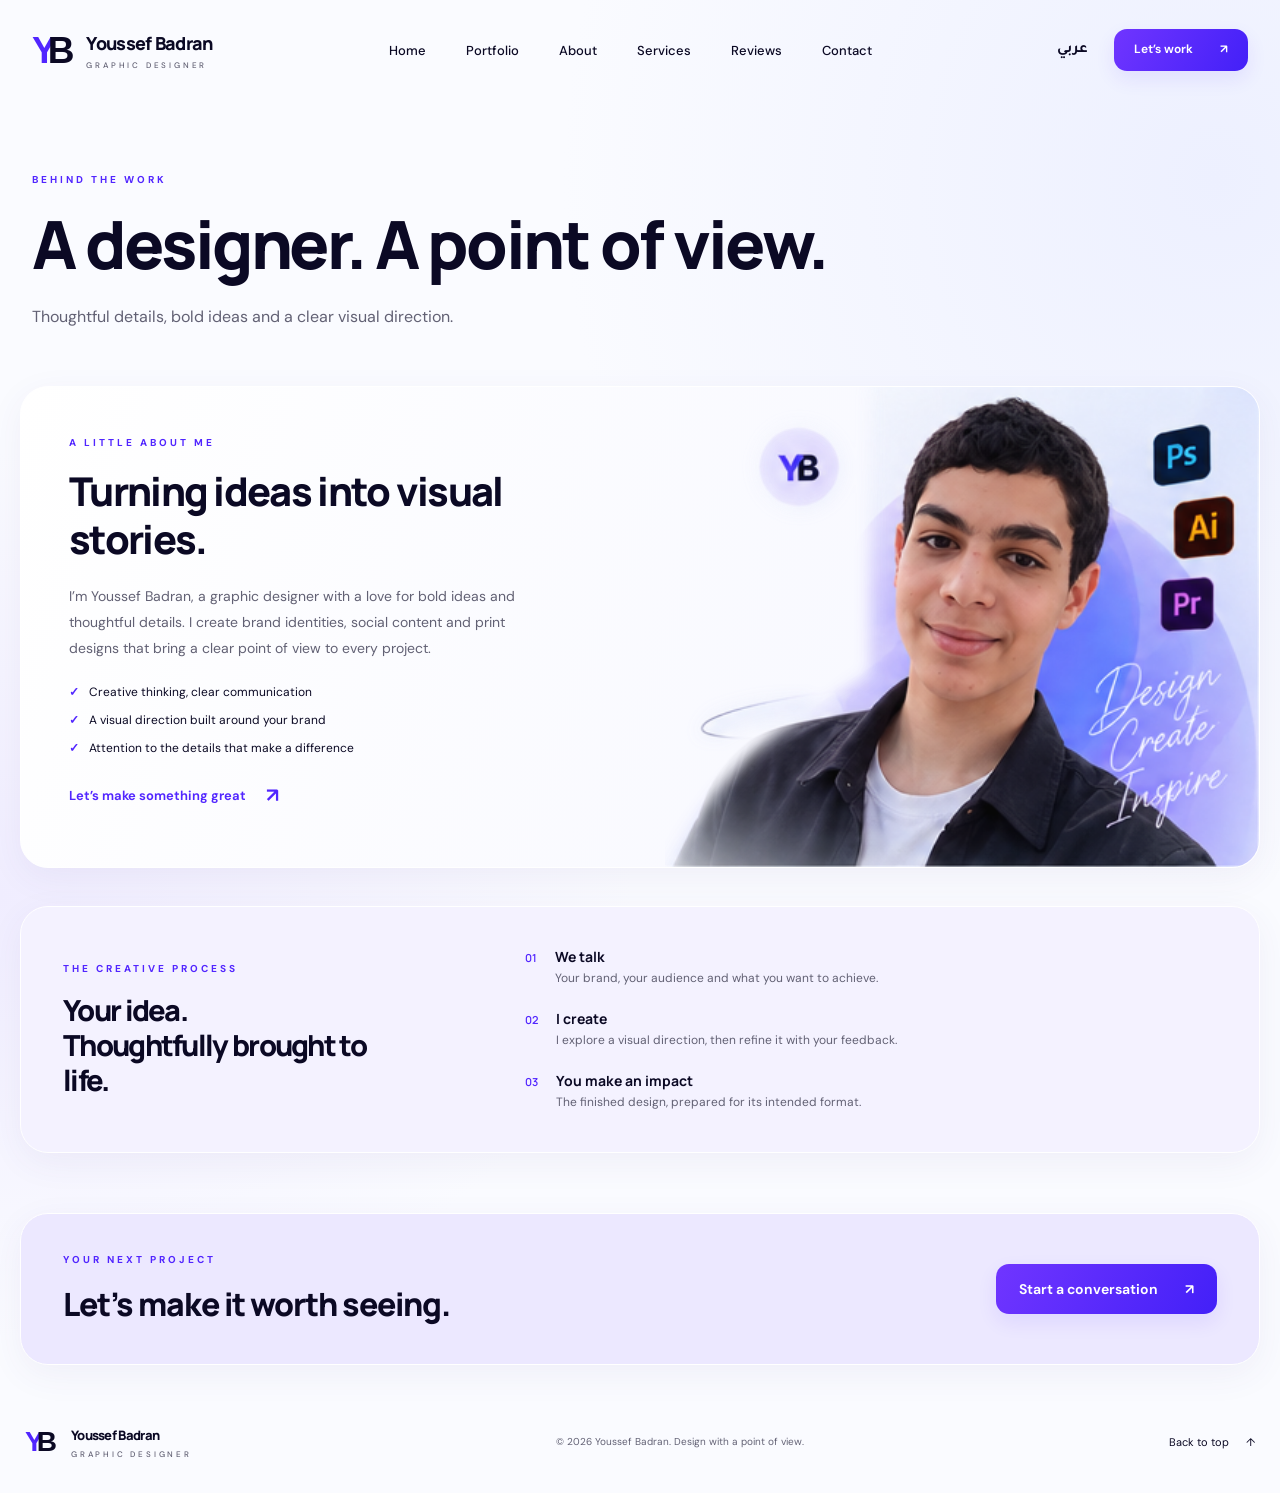
==== commit 47254034: "Add 30 campaigns and connect authenticated portfolio administration Expand the gallery to 51 concept" ====
--- a/about.html
+++ b/about.html
@@ -1,4 +1,4 @@
-<!doctype html><html lang="en" dir="ltr"><head><meta charset="utf-8"><meta name="viewport" content="width=device-width,initial-scale=1"><meta name="theme-color" content="#5125ff"><title>About Youssef — Youssef Badran</title><meta name="description" content="Youssef Badran graphic design portfolio. Brand identity, campaigns, packaging and visual stories."><link rel="icon" href="favicon.svg"><link rel="stylesheet" href="styles.css?v=pages2"><link rel="stylesheet" href="pages.css?v=pages2"><script type="module" src="app.mjs?v=pages2"></script></head><body id="top" data-page="about"><a class="skip-link" href="#main" data-en="Skip to content" data-ar="انتقل للمحتوى">Skip to content</a><header class="site-header"><a class="brand" href="index.html"><span class="monogram" aria-hidden="true"><b>Y</b>B</span><span><span class="brand-name">Youssef Badran</span><span class="brand-caption" data-en="GRAPHIC DESIGNER" data-ar="مصمم جرافيك">GRAPHIC DESIGNER</span></span></a><nav class="nav" id="navigation" aria-label="Main navigation"><a href="index.html" data-page-link="home" data-en="Home" data-ar="الرئيسية">Home</a><a href="portfolio.html" data-page-link="portfolio" data-en="Portfolio" data-ar="أعمالي">Portfolio</a><a href="about.html" data-page-link="about" data-en="About" data-ar="عني">About</a><a href="services.html" data-page-link="services" data-en="Services" data-ar="خدماتي">Services</a><a href="reviews.html" data-page-link="reviews" data-en="Reviews" data-ar="التقييمات">Reviews</a><a href="contact.html" data-page-link="contact" data-en="Contact" data-ar="تواصل">Contact</a></nav><div class="header-actions"><button class="language" id="language" lang="ar">عربي</button><a class="button small header-cta" href="contact.html"><span data-en="Let’s work" data-ar="نشتغل سوا">Let’s work</span> ↗</a><button id="menu" class="menu-toggle" aria-controls="navigation" aria-expanded="false" aria-label="Open menu"><span></span><span></span></button></div></header><main id="main" class="page-main"><section class="page-intro"><p class="eyebrow" data-en="BEHIND THE WORK" data-ar="ورا كل تصميم">BEHIND THE WORK</p><h1 data-en="A designer. A point of view." data-ar="مصمم. ورؤية خاصة.">A designer. A point of view.</h1><p data-en="Thoughtful details, bold ideas and a clear visual direction." data-ar="تفاصيل مدروسة وأفكار جريئة واتجاه بصري واضح.">Thoughtful details, bold ideas and a clear visual direction.</p></section><section class="about panel" id="about" aria-labelledby="about-title"><div class="about-art"><div class="about-reference"><img src="reference.png" alt="Youssef Badran in the original About portrait, with Photoshop, Illustrator and Premiere icons" loading="lazy" width="1536" height="1024"></div></div><div class="about-copy"><p class="eyebrow" data-en="A LITTLE ABOUT ME" data-ar="تعرف عليّ">A LITTLE ABOUT ME</p><h2 id="about-title" data-en="Turning ideas into visual stories." data-ar="بحوّل الأفكار لقصص بصرية.">Turning ideas into visual stories.</h2><p data-en="I’m Youssef Badran, a graphic designer with a love for bold ideas and thoughtful details. I create brand identities, social content and print designs that bring a clear point of view to every project." data-ar="أنا يوسف بدران، جرافيك ديزاينر بحب الأفكار الجريئة والتفاصيل المدروسة. بصمم هويات بصرية ومحتوى سوشيال ميديا ومطبوعات، علشان كل مشروع يكون ليه شخصية واضحة.">I’m Youssef Badran, a graphic designer with a love for bold ideas and thoughtful details. I create brand identities, social content and print designs that bring a clear point of view to every project.</p><ul class="about-values"><li data-en="Creative thinking, clear communication" data-ar="فكر إبداعي وتواصل واضح">Creative thinking, clear communication</li><li data-en="A visual direction built around your brand" data-ar="اتجاه بصري مناسب لشخصية علامتك">A visual direction built around your brand</li><li data-en="Attention to the details that make a difference" data-ar="اهتمام بالتفاصيل اللي بتفرق">Attention to the details that make a difference</li></ul><a class="text-link" href="contact.html"><span data-en="Let’s make something great" data-ar="نعمل حاجة مميزة سوا">Let’s make something great</span><span aria-hidden="true">↗</span></a></div></section><section class="process panel" aria-labelledby="process-title"><div><p class="eyebrow" data-en="THE CREATIVE PROCESS" data-ar="رحلة التصميم">THE CREATIVE PROCESS</p><h2 id="process-title" data-en="Your idea.\nThoughtfully brought to life." data-ar="فكرتك.\nبنعملها بكل اهتمام.">Your idea.<br>Thoughtfully brought to life.</h2></div><ol><li><span>01</span><div><h3 data-en="We talk" data-ar="نتكلم">We talk</h3><p data-en="Your brand, your audience and what you want to achieve." data-ar="نفهم علامتك وجمهورك والهدف اللي عايز توصله.">Your brand, your audience and what you want to achieve.</p></div></li><li><span>02</span><div><h3 data-en="I create" data-ar="نصمم">I create</h3><p data-en="I explore a visual direction, then refine it with your feedback." data-ar="أشتغل على اتجاه بصري ونطوره سوا بملاحظاتك.">I explore a visual direction, then refine it with your feedback.</p></div></li><li><span>03</span><div><h3 data-en="You make an impact" data-ar="تطلع للنور">You make an impact</h3><p data-en="The finished design, prepared for its intended format." data-ar="تستلم التصميم النهائي متجهز للاستخدام المطلوب.">The finished design, prepared for its intended format.</p></div></li></ol></section><section class="page-callout panel"><div><p class="eyebrow" data-en="YOUR NEXT PROJECT" data-ar="مشروعك الجاي">YOUR NEXT PROJECT</p><h2 data-en="Let’s make it worth seeing." data-ar="نصمم حاجة تستحق تتشاف.">Let’s make it worth seeing.</h2></div><a class="button" href="contact.html"><span data-en="Start a conversation" data-ar="خلّينا نتكلم">Start a conversation</span> ↗</a></section></main><footer class="site-footer"><a class="brand" href="index.html"><span class="monogram" aria-hidden="true"><b>Y</b>B</span><span><span class="brand-name">Youssef Badran</span><span class="brand-caption" data-en="GRAPHIC DESIGNER" data-ar="مصمم جرافيك">GRAPHIC DESIGNER</span></span></a><p>© <span id="year">2026</span> <span class="brand-name">Youssef Badran</span>. <span data-en="Design with a point of view." data-ar="تصميم له شخصية.">Design with a point of view.</span></p><a class="back-top" href="#top"><span data-en="Back to top" data-ar="ارجع لفوق">Back to top</span> ↑</a></footer><dialog id="image-viewer" aria-labelledby="viewer-title">
+<!doctype html><html lang="en" dir="ltr"><head><meta charset="utf-8"><meta name="viewport" content="width=device-width,initial-scale=1"><meta name="theme-color" content="#5125ff"><title>About Youssef — Youssef Badran</title><meta name="description" content="Youssef Badran graphic design portfolio. Brand identity, campaigns, packaging and visual stories."><link rel="icon" href="favicon.svg"><link rel="stylesheet" href="styles.css?v=cloud1"><link rel="stylesheet" href="pages.css?v=cloud1"><script type="module" src="app.mjs?v=cloud1"></script></head><body id="top" data-page="about"><a class="skip-link" href="#main" data-en="Skip to content" data-ar="انتقل للمحتوى">Skip to content</a><header class="site-header"><a class="brand" href="index.html"><span class="monogram" aria-hidden="true"><b>Y</b>B</span><span><span class="brand-name">Youssef Badran</span><span class="brand-caption" data-en="GRAPHIC DESIGNER" data-ar="مصمم جرافيك">GRAPHIC DESIGNER</span></span></a><nav class="nav" id="navigation" aria-label="Main navigation"><a href="index.html" data-page-link="home" data-en="Home" data-ar="الرئيسية">Home</a><a href="portfolio.html" data-page-link="portfolio" data-en="Portfolio" data-ar="أعمالي">Portfolio</a><a href="about.html" data-page-link="about" data-en="About" data-ar="عني">About</a><a href="services.html" data-page-link="services" data-en="Services" data-ar="خدماتي">Services</a><a href="reviews.html" data-page-link="reviews" data-en="Reviews" data-ar="التقييمات">Reviews</a><a href="contact.html" data-page-link="contact" data-en="Contact" data-ar="تواصل">Contact</a></nav><div class="header-actions"><button class="language" id="language" lang="ar">عربي</button><a class="button small header-cta" href="contact.html"><span data-en="Let’s work" data-ar="نشتغل سوا">Let’s work</span> ↗</a><button id="menu" class="menu-toggle" aria-controls="navigation" aria-expanded="false" aria-label="Open menu"><span></span><span></span></button></div></header><main id="main" class="page-main"><section class="page-intro"><p class="eyebrow" data-en="BEHIND THE WORK" data-ar="ورا كل تصميم">BEHIND THE WORK</p><h1 data-en="A designer. A point of view." data-ar="مصمم. ورؤية خاصة.">A designer. A point of view.</h1><p data-en="Thoughtful details, bold ideas and a clear visual direction." data-ar="تفاصيل مدروسة وأفكار جريئة واتجاه بصري واضح.">Thoughtful details, bold ideas and a clear visual direction.</p></section><section class="about panel" id="about" aria-labelledby="about-title"><div class="about-art"><div class="about-reference"><img src="reference.png" alt="Youssef Badran in the original About portrait, with Photoshop, Illustrator and Premiere icons" loading="lazy" width="1536" height="1024"></div></div><div class="about-copy"><p class="eyebrow" data-en="A LITTLE ABOUT ME" data-ar="تعرف عليّ">A LITTLE ABOUT ME</p><h2 id="about-title" data-en="Turning ideas into visual stories." data-ar="بحوّل الأفكار لقصص بصرية.">Turning ideas into visual stories.</h2><p data-en="I’m Youssef Badran, a graphic designer with a love for bold ideas and thoughtful details. I create brand identities, social content and print designs that bring a clear point of view to every project." data-ar="أنا يوسف بدران، جرافيك ديزاينر بحب الأفكار الجريئة والتفاصيل المدروسة. بصمم هويات بصرية ومحتوى سوشيال ميديا ومطبوعات، علشان كل مشروع يكون ليه شخصية واضحة.">I’m Youssef Badran, a graphic designer with a love for bold ideas and thoughtful details. I create brand identities, social content and print designs that bring a clear point of view to every project.</p><ul class="about-values"><li data-en="Creative thinking, clear communication" data-ar="فكر إبداعي وتواصل واضح">Creative thinking, clear communication</li><li data-en="A visual direction built around your brand" data-ar="اتجاه بصري مناسب لشخصية علامتك">A visual direction built around your brand</li><li data-en="Attention to the details that make a difference" data-ar="اهتمام بالتفاصيل اللي بتفرق">Attention to the details that make a difference</li></ul><a class="text-link" href="contact.html"><span data-en="Let’s make something great" data-ar="نعمل حاجة مميزة سوا">Let’s make something great</span><span aria-hidden="true">↗</span></a></div></section><section class="process panel" aria-labelledby="process-title"><div><p class="eyebrow" data-en="THE CREATIVE PROCESS" data-ar="رحلة التصميم">THE CREATIVE PROCESS</p><h2 id="process-title" data-en="Your idea.\nThoughtfully brought to life." data-ar="فكرتك.\nبنعملها بكل اهتمام.">Your idea.<br>Thoughtfully brought to life.</h2></div><ol><li><span>01</span><div><h3 data-en="We talk" data-ar="نتكلم">We talk</h3><p data-en="Your brand, your audience and what you want to achieve." data-ar="نفهم علامتك وجمهورك والهدف اللي عايز توصله.">Your brand, your audience and what you want to achieve.</p></div></li><li><span>02</span><div><h3 data-en="I create" data-ar="نصمم">I create</h3><p data-en="I explore a visual direction, then refine it with your feedback." data-ar="أشتغل على اتجاه بصري ونطوره سوا بملاحظاتك.">I explore a visual direction, then refine it with your feedback.</p></div></li><li><span>03</span><div><h3 data-en="You make an impact" data-ar="تطلع للنور">You make an impact</h3><p data-en="The finished design, prepared for its intended format." data-ar="تستلم التصميم النهائي متجهز للاستخدام المطلوب.">The finished design, prepared for its intended format.</p></div></li></ol></section><section class="page-callout panel"><div><p class="eyebrow" data-en="YOUR NEXT PROJECT" data-ar="مشروعك الجاي">YOUR NEXT PROJECT</p><h2 data-en="Let’s make it worth seeing." data-ar="نصمم حاجة تستحق تتشاف.">Let’s make it worth seeing.</h2></div><a class="button" href="contact.html"><span data-en="Start a conversation" data-ar="خلّينا نتكلم">Start a conversation</span> ↗</a></section></main><footer class="site-footer"><a class="brand" href="index.html"><span class="monogram" aria-hidden="true"><b>Y</b>B</span><span><span class="brand-name">Youssef Badran</span><span class="brand-caption" data-en="GRAPHIC DESIGNER" data-ar="مصمم جرافيك">GRAPHIC DESIGNER</span></span></a><p>© <span id="year">2026</span> <span class="brand-name">Youssef Badran</span>. <span data-en="Design with a point of view." data-ar="تصميم له شخصية.">Design with a point of view.</span></p><a class="back-top" href="#top"><span data-en="Back to top" data-ar="ارجع لفوق">Back to top</span> ↑</a></footer><dialog id="image-viewer" aria-labelledby="viewer-title">
   <header class="viewer-toolbar"><h2 id="viewer-title">Artwork</h2><div class="viewer-tools"><button id="viewer-zoom-out" type="button" aria-label="Zoom out">−</button><output id="viewer-zoom" aria-live="polite" aria-atomic="true">100%</output><button id="viewer-zoom-in" type="button" aria-label="Zoom in">+</button><button id="viewer-fit" class="viewer-fit" type="button">Fit</button><button id="viewer-close" class="viewer-close" type="button" aria-label="Close image" autofocus>×</button></div></header>
   <div id="viewer-stage" class="viewer-stage" tabindex="0"><div id="viewer-track" class="viewer-track"><img id="viewer-image" alt="" draggable="false"><p id="viewer-error" class="viewer-error" role="alert" hidden></p></div></div>
   <footer class="viewer-footer"><p id="viewer-hint"></p><button id="viewer-details" type="button">Project details ↗</button></footer>
--- a/pages.css
+++ b/pages.css
@@ -63,3 +63,9 @@
 @media(max-width:700px){.page-main{width:calc(100% - 28px)}.page-intro{padding:42px 5px 18px}.page-intro h1{font-size:39px;letter-spacing:-1.6px}.page-intro>p:last-child{font-size:14px}.page-callout{display:block;padding:28px;margin-top:40px}.page-callout h2{font-size:27px}.page-callout .button{margin-top:23px}.portfolio-search{display:block}.portfolio-search input{margin-top:12px;width:100%;font-size:14px}.project-page{padding:30px 3px}.project-detail-heading{padding:30px 0 25px}.project-detail-heading h1{font-size:34px}.project-detail-description{font-size:14px}.project-detail-meta{grid-template-columns:1fr;gap:28px}.detail-navigation a{font-size:12px}.site-footer{width:calc(100% - 30px)}.admin-heading{align-items:start;flex-direction:column;gap:14px}.admin-heading h1{font-size:32px}.admin-stats{gap:10px;margin-bottom:30px}.admin-stats>div{padding:15px 12px;gap:11px}.admin-stats span{font-size:10px}.admin-stats strong{font-size:25px}.admin-stats>div:last-child strong{font-size:14px}.admin-workspace{grid-template-columns:1fr}.admin-project-list{max-height:350px}.admin-content{padding:27px 16px}.admin-sidebar .brand{width:100%}.admin-sidebar{gap:10px;padding:22px 20px}.admin-nav{min-width:100%;justify-content:space-between}.admin-nav>a{padding:10px;font-size:11px}.admin-site-link{font-size:11px;margin-top:6px}.admin-section-heading{gap:12px;align-items:end}.admin-section-heading h2{font-size:23px}.admin-section-heading .admin-actions{gap:6px}.admin-section-heading .button{font-size:11px;padding:10px 12px}.admin-list-panel,.admin-editor{padding:20px}.admin-form-grid{gap:12px}.admin-form-grid label{font-size:11px}.admin-demo-note{padding:18px 20px}.admin-demo-note p{font-size:12px}.admin-publish{padding:24px}.admin-publish ol{font-size:12px}.admin-delete{margin-inline-start:0}}
 @media(max-width:380px){.admin-form-grid{grid-template-columns:1fr}.admin-stats{grid-template-columns:1fr 1fr}.admin-stats>div:last-child{grid-column:1/-1}.admin-stats>div:last-child strong{font-size:17px}}
 @media(prefers-reduced-motion:reduce){html{scroll-behavior:auto}}
+.admin-auth-panel{display:grid;grid-template-columns:1fr 1.2fr;gap:20px 35px;background:white;border:1px solid #ddd4ef;border-radius:18px;padding:30px;margin-bottom:30px}
+.admin-auth-panel h2{font-size:27px;margin:10px 0 15px}.admin-auth-panel>div>p:last-child{font-size:13px;color:#796a8c;line-height:1.9}.admin-auth-panel form{padding:0;border:0;background:transparent}.admin-auth-panel>.admin-status{grid-column:1/-1;margin-top:0}.admin-session{display:flex;align-items:center;justify-content:space-between;gap:16px;flex-wrap:wrap;font-size:13px}.cloud-actions{position:sticky;top:12px;z-index:10;margin-bottom:24px;padding:18px 20px;border:1px solid #d4c8ee;border-radius:14px;background:#fdfbfff5;box-shadow:0 10px 25px #21103a0d;backdrop-filter:blur(10px)}
+.admin-backup-description{font-size:14px;line-height:1.9;color:#746582;margin-bottom:24px}.admin-review-list{display:grid;gap:16px}.moderation-row{padding:24px;background:#fff;border:1px solid #e3dcec;border-radius:15px}.moderation-row h3{font-size:15px;margin-bottom:10px}.moderation-row small{font-size:11px;color:#8a729f}.moderation-row p{font-size:13px;line-height:1.9;margin:15px 0;overflow-wrap:anywhere;white-space:pre-wrap}.moderation-row .admin-actions{margin-top:12px}
+@media(max-width:700px){.admin-auth-panel{grid-template-columns:1fr;padding:23px;gap:20px}.admin-auth-panel h2{font-size:24px}.admin-auth-panel .admin-actions{align-items:stretch;flex-direction:column}.cloud-actions{top:6px;padding:14px}.cloud-actions .admin-actions>.button{flex:1}.cloud-actions .admin-status{font-size:11px}.admin-session{font-size:12px}}
+
+.admin-edit-controls{border:0;min-width:0;padding:0;margin:0}.admin-edit-controls:disabled{opacity:.78;cursor:progress}.admin-edit-controls:disabled *{cursor:progress}#admin-reviews-more{margin-top:18px}
